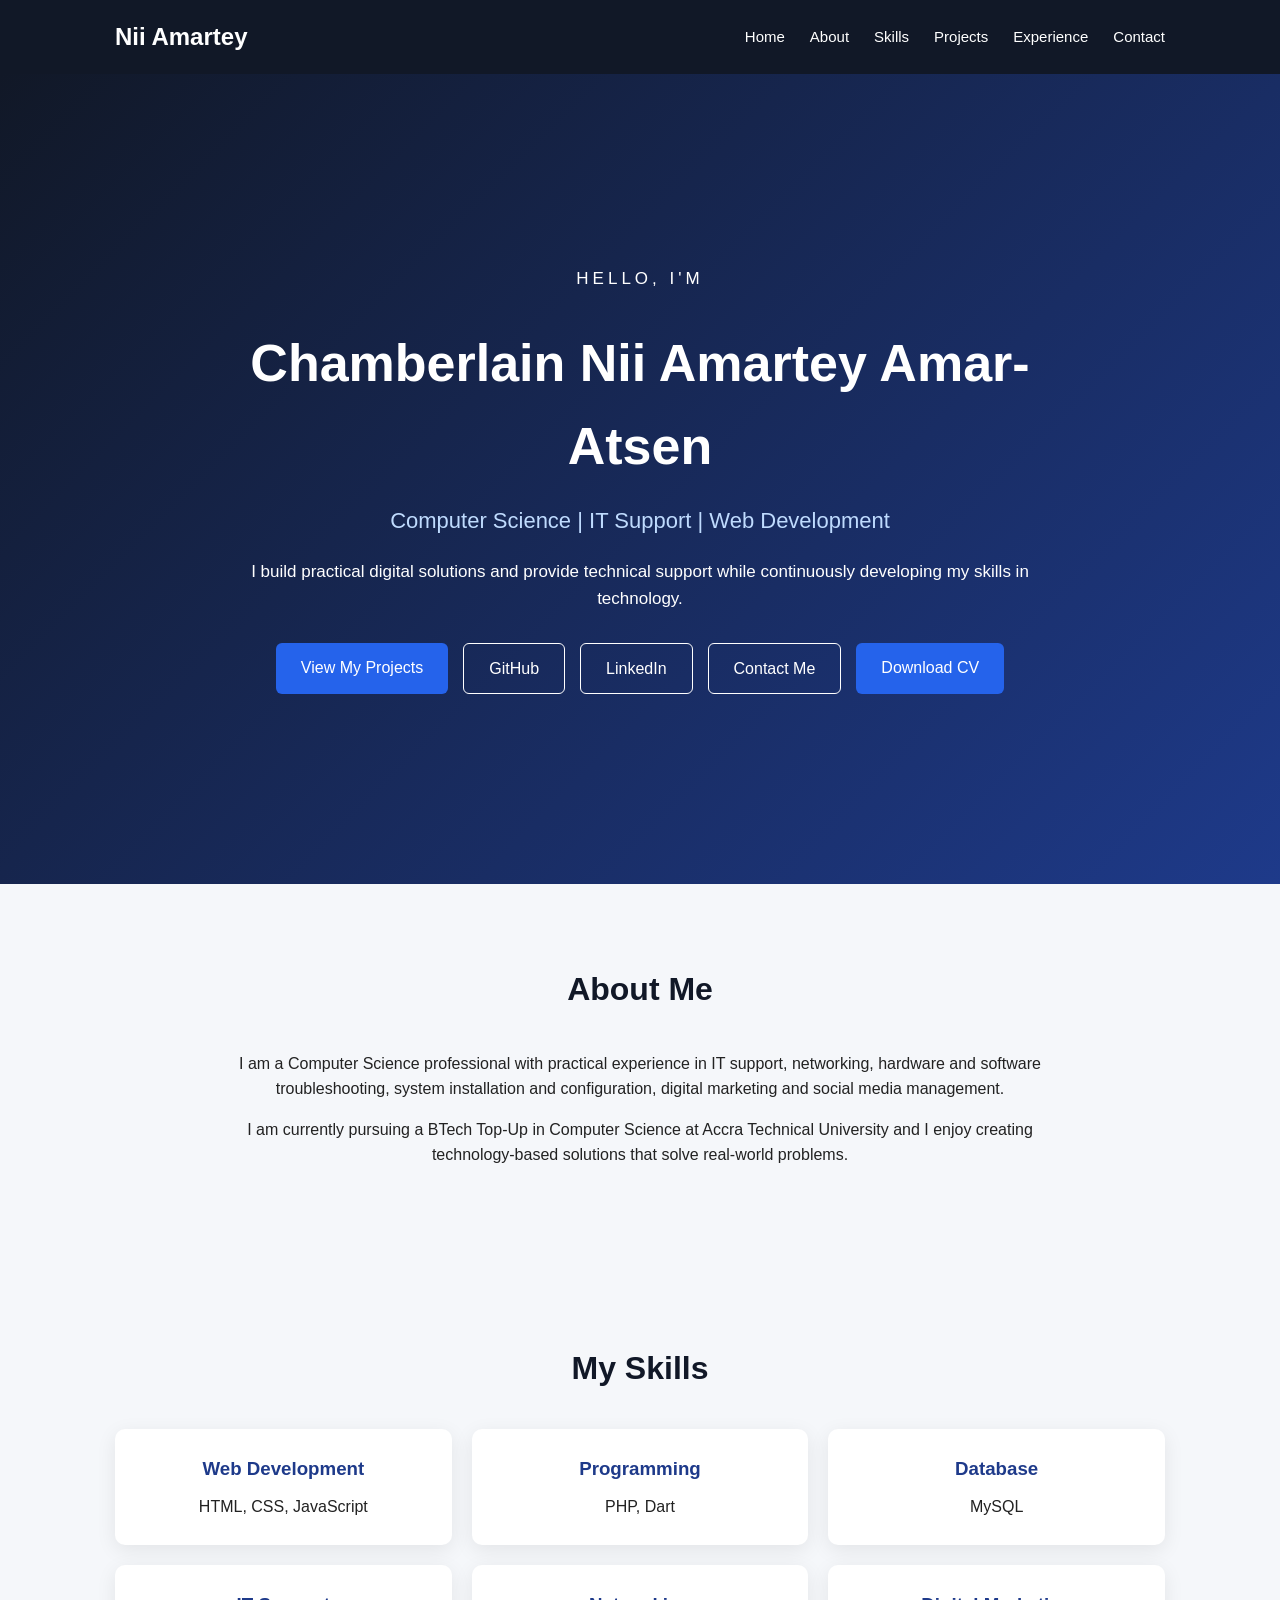
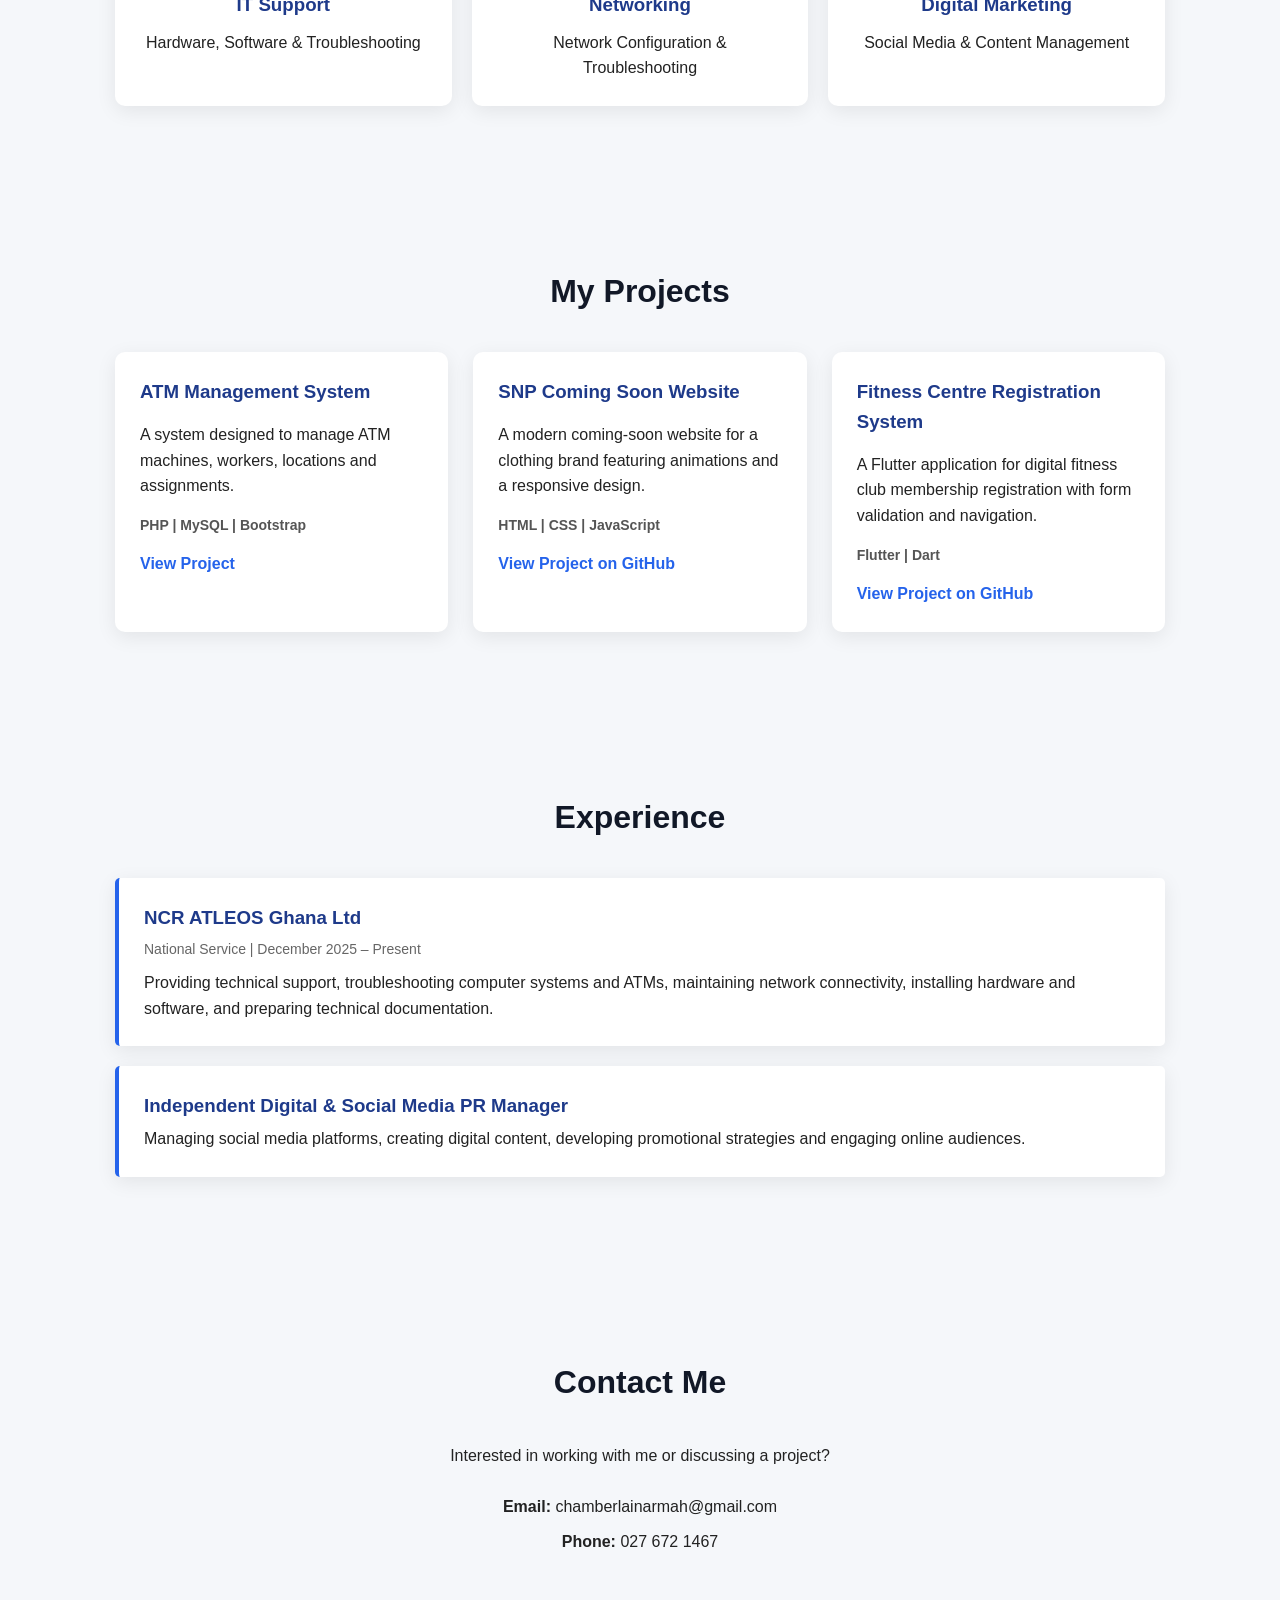
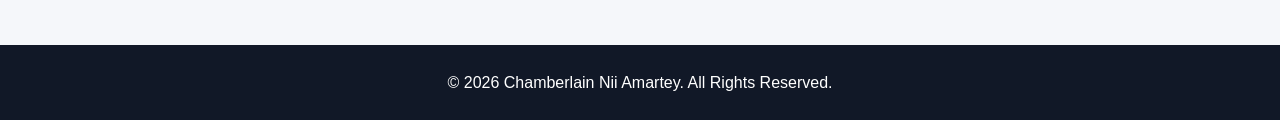
==== index.html @ ddb4ad76 "Improve portfolio design and responsiveness" ====
<!DOCTYPE html>
<html lang="en">
<head>
    <meta charset="UTF-8">
    <meta name="viewport" content="width=device-width, initial-scale=1.0">

    <title>Chamberlain Nii Amartey | Portfolio</title>

    <link rel="stylesheet" href="style.css">
</head>

<body>

    <!-- Navigation -->
    <header>
        <nav class="navbar">
            <h2 class="logo">Nii Amartey </h2>

            <ul class="nav-links">
                <li><a href="#home">Home</a></li>
                <li><a href="#about">About</a></li>
                <li><a href="#skills">Skills</a></li>
                <li><a href="#projects">Projects</a></li>
                <li><a href="#experience">Experience</a></li>
                <li><a href="#contact">Contact</a></li>
            </ul>
        </nav>
    </header>

    <!-- Hero Section -->
    <section id="home" class="hero">

        <div class="hero-content">

            <p class="intro">HELLO, I'M</p>

            <h1>Chamberlain Nii Amartey Amar-Atsen</h1>

            <h2>
                Computer Science | IT Support | Web Development
            </h2>

            <p>
                I build practical digital solutions and provide technical
                support while continuously developing my skills in technology.
            </p>

            <div class="hero-buttons">
                 <a href="#projects" class="btn">View My Projects</a>

                <a
                    href="https://github.com/nii-amartey"
                    target="_blank"
                    class="btn secondary-btn"
                >
                    GitHub
                </a>

                <a
                    href="https://www.linkedin.com/in/chamberlain-amar-atsen-788856426"
                    target="_blank"
                    rel="noopener noreferrer"
                    class="btn secondary-btn"
                >
                    LinkedIn
                
                </a>

                <a href="#contact" class="btn secondary-btn">
                     Contact Me
                </a>

                <a
                   href="Chamberlain_Nii_Amartey_CV.pdf"
                   download
                   class="btn"
                >
                    Download CV
                </a>
                
                
            </div> 

        </div>

    </section>

    <!-- About Section -->
    <section id="about" class="section">

        <h2 class="section-title">About Me</h2>

        <p>
            I am a Computer Science professional with practical experience
            in IT support, networking, hardware and software troubleshooting,
            system installation and configuration, digital marketing and
            social media management.
        </p>

        <p>
            I am currently pursuing a BTech Top-Up in Computer Science at
            Accra Technical University and I enjoy creating technology-based
            solutions that solve real-world problems.
        </p>

    </section>

    <!-- Skills Section -->
    <section id="skills" class="section">

        <h2 class="section-title">My Skills</h2>

        <div class="skills-container">

            <div class="skill-card">
                <h3>Web Development</h3>
                <p>HTML, CSS, JavaScript</p>
            </div>

            <div class="skill-card">
                <h3>Programming</h3>
                <p>PHP, Dart</p>
            </div>

            <div class="skill-card">
                <h3>Database</h3>
                <p>MySQL</p>
            </div>

            <div class="skill-card">
                <h3>IT Support</h3>
                <p>Hardware, Software & Troubleshooting</p>
            </div>

            <div class="skill-card">
                <h3>Networking</h3>
                <p>Network Configuration & Troubleshooting</p>
            </div>

            <div class="skill-card">
                <h3>Digital Marketing</h3>
                <p>Social Media & Content Management</p>
            </div>

        </div>

    </section>

    <!-- Projects Section -->
    <section id="projects" class="section">

        <h2 class="section-title">My Projects</h2>

        <div class="projects-container">

            <div class="project-card">
                <h3>ATM Management System</h3>

                <p>
                    A system designed to manage ATM machines, workers,
                    locations and assignments.
                </p>

                <p class="technologies">
                    PHP | MySQL | Bootstrap
                </p>

                <a href="#" class="project-link">View Project</a>
            </div>

            <div class="project-card">
                <h3>SNP Coming Soon Website</h3>

                <p>
                    A modern coming-soon website for a clothing brand
                    featuring animations and a responsive design.
                </p>

                <p class="technologies">
                    HTML | CSS | JavaScript
                </p>

                <a
                    href="https://github.com/nii-amartey/snp-coming-soon"
                    target="_blank"
                    class="project-link"
                >
                     View Project on GitHub
                </a>
            </div>

            <div class="project-card">
                <h3>Fitness Centre Registration System</h3>

                <p>
                    A Flutter application for digital fitness club membership
                    registration with form validation and navigation.
                </p>

                <p class="technologies">
                    Flutter | Dart
                </p>

                <a href="https://github.com/nii-amartey/fitness-club-membership"
                   target="_blank"
                    class="project-link"
                >

                View Project on GitHub
                </a>
            </div>

        </div>

    </section>

    <!-- Experience Section -->
    <section id="experience" class="section">

        <h2 class="section-title">Experience</h2>

        <div class="experience-item">

            <h3>NCR ATLEOS Ghana Ltd</h3>

            <p class="date">
                National Service | December 2025 – Present
            </p>

            <p>
                Providing technical support, troubleshooting computer
                systems and ATMs, maintaining network connectivity,
                installing hardware and software, and preparing
                technical documentation.
            </p>

        </div>

        <div class="experience-item">

            <h3>Independent Digital & Social Media PR Manager</h3>

            <p>
                Managing social media platforms, creating digital content,
                developing promotional strategies and engaging online
                audiences.
            </p>

        </div>

    </section>

    <!-- Contact Section -->
    <section id="contact" class="section contact">

        <h2 class="section-title">Contact Me</h2>

        <p>
            Interested in working with me or discussing a project?
        </p>

        <div class="contact-info">

            <p>
                <strong>Email:</strong>
                chamberlainarmah@gmail.com
            </p>

            <p>
                <strong>Phone:</strong>
                027 672 1467
            </p>

        </div>

    </section>

    <!-- Footer -->
    <footer>

        <p>
            © 2026 Chamberlain Nii Amartey. All Rights Reserved.
        </p>

    </footer>

    <script src="script.js"></script>

</body>
</html>
---- style.css ----
/* ================================
   GENERAL STYLES
================================ */

* {
    margin: 0;
    padding: 0;
    box-sizing: border-box;
}

html {
    scroll-behavior: smooth;
}

body {
    font-family: Arial, Helvetica, sans-serif;
    line-height: 1.6;
    background: #f5f7fa;
    color: #222;
}

/* ================================
   NAVIGATION
================================ */

header {
    background: #111827;
    position: sticky;
    top: 0;
    z-index: 1000;
}

.navbar {
    max-width: 1100px;
    margin: auto;
    padding: 18px 25px;

    display: flex;
    justify-content: space-between;
    align-items: center;
}

.logo {
    color: white;
    font-size: 24px;
}

.nav-links {
    display: flex;
    list-style: none;
    gap: 25px;
}

.nav-links a {
    color: white;
    text-decoration: none;
    font-size: 15px;
    transition: 0.3s;
}

.nav-links a:hover {
    color: #60a5fa;
}

/* ================================
   HERO SECTION
================================ */

.hero {
    min-height: 90vh;

    display: flex;
    justify-content: center;
    align-items: center;

    text-align: center;

    padding: 40px 20px;

    background: linear-gradient(
        135deg,
        #111827,
        #1e3a8a
    );

    color: white;
}

.hero-content {
    max-width: 800px;
}

.intro {
    font-size: 15px;
    letter-spacing: 4px;
    margin-bottom: 10px;
}

.hero h1 {
    font-size: 52px;
    margin-bottom: 15px;
}

.hero h2 {
    font-size: 22px;
    font-weight: normal;
    margin-bottom: 20px;
    color: #bfdbfe;
}

.hero p {
    font-size: 17px;
    margin-bottom: 30px;
}

/* ================================
   BUTTONS
================================ */

.hero-buttons {
    display: flex;
    justify-content: center;
    gap: 15px;
    flex-wrap: wrap;
}

.btn {
    display: inline-block;

    padding: 12px 25px;

    background: #2563eb;
    color: white;

    text-decoration: none;

    border-radius: 6px;

    transition: 0.3s;
}

.btn:hover {
    background: #1d4ed8;
    transform: translateY(-2px);
}

.secondary-btn {
    background: transparent;
    border: 1px solid white;
}

.secondary-btn:hover {
    background: white;
    color: #111827;
}

/* ================================
   GENERAL SECTIONS
================================ */

.section {
    max-width: 1100px;

    margin: auto;

    padding: 80px 25px;
}

.section-title {
    text-align: center;

    font-size: 32px;

    margin-bottom: 35px;

    color: #111827;
}

.section > p {
    max-width: 850px;
    margin: 0 auto 15px;
    text-align: center;
}

/* ================================
   SKILLS
================================ */

.skills-container {
    display: grid;

    grid-template-columns:
        repeat(3, 1fr);

    gap: 20px;
}

.skill-card {
    background: white;

    padding: 25px;

    text-align: center;

    border-radius: 10px;

    box-shadow:
        0 5px 20px rgba(0, 0, 0, 0.08);

    transition: 0.3s;
}

.skill-card:hover {
    transform: translateY(-5px);
}

.skill-card h3 {
    margin-bottom: 10px;

    color: #1e3a8a;
}

/* ================================
   PROJECTS
================================ */

.projects-container {
    display: grid;

    grid-template-columns:
        repeat(3, 1fr);

    gap: 25px;
}

.project-card {
    background: white;

    padding: 25px;

    border-radius: 10px;

    box-shadow:
        0 5px 20px rgba(0, 0, 0, 0.08);

    transition: 0.3s;
}

.project-card:hover {
    transform: translateY(-5px);
}

.project-card h3 {
    color: #1e3a8a;

    margin-bottom: 15px;
}

.technologies {
    margin-top: 15px;

    font-weight: bold;

    font-size: 14px;

    color: #555;
}

.project-link {
    display: inline-block;

    margin-top: 15px;

    color: #2563eb;

    text-decoration: none;

    font-weight: bold;
}

/* ================================
   EXPERIENCE
================================ */

.experience-item {
    background: white;

    padding: 25px;

    margin-bottom: 20px;

    border-left: 4px solid #2563eb;

    box-shadow:
        0 5px 20px rgba(0, 0, 0, 0.08);

    border-radius: 5px;
}

.experience-item h3 {
    color: #1e3a8a;

    margin-bottom: 5px;
}

.date {
    color: #666;

    font-size: 14px;

    margin-bottom: 10px;
}

/* ================================
   CONTACT
================================ */

.contact {
    text-align: center;
}

.contact-info {
    margin-top: 25px;
}

.contact-info p {
    margin: 10px;
}

/* ================================
   FOOTER
================================ */

footer {
    background: #111827;

    color: white;

    text-align: center;

    padding: 25px;
}

/* ================================
   MOBILE RESPONSIVE DESIGN
================================ */

@media (max-width: 768px) {

    .navbar {
        flex-direction: column;

        gap: 15px;
    }

    .nav-links {
        flex-wrap: wrap;

        justify-content: center;

        gap: 15px;
    }

    .hero h1 {
        font-size: 38px;
    }

    .hero h2 {
        font-size: 18px;
    }

    .skills-container {
        grid-template-columns: 1fr;
    }

    .projects-container {
        grid-template-columns: 1fr;
    }

    .section {
        padding: 60px 20px;
    }
}


/* ================================
   SCROLL ANIMATION
================================ */

.section {
    opacity: 0;
    transform: translateY(30px);
    transition: opacity 0.8s ease, transform 0.8s ease;
}

.section.show {
    opacity: 1;
    transform: translateY(0);
}


/* ================================
   ACTIVE NAVIGATION LINK
================================ */

.nav-links a.active {
    color: #60a5fa;
}
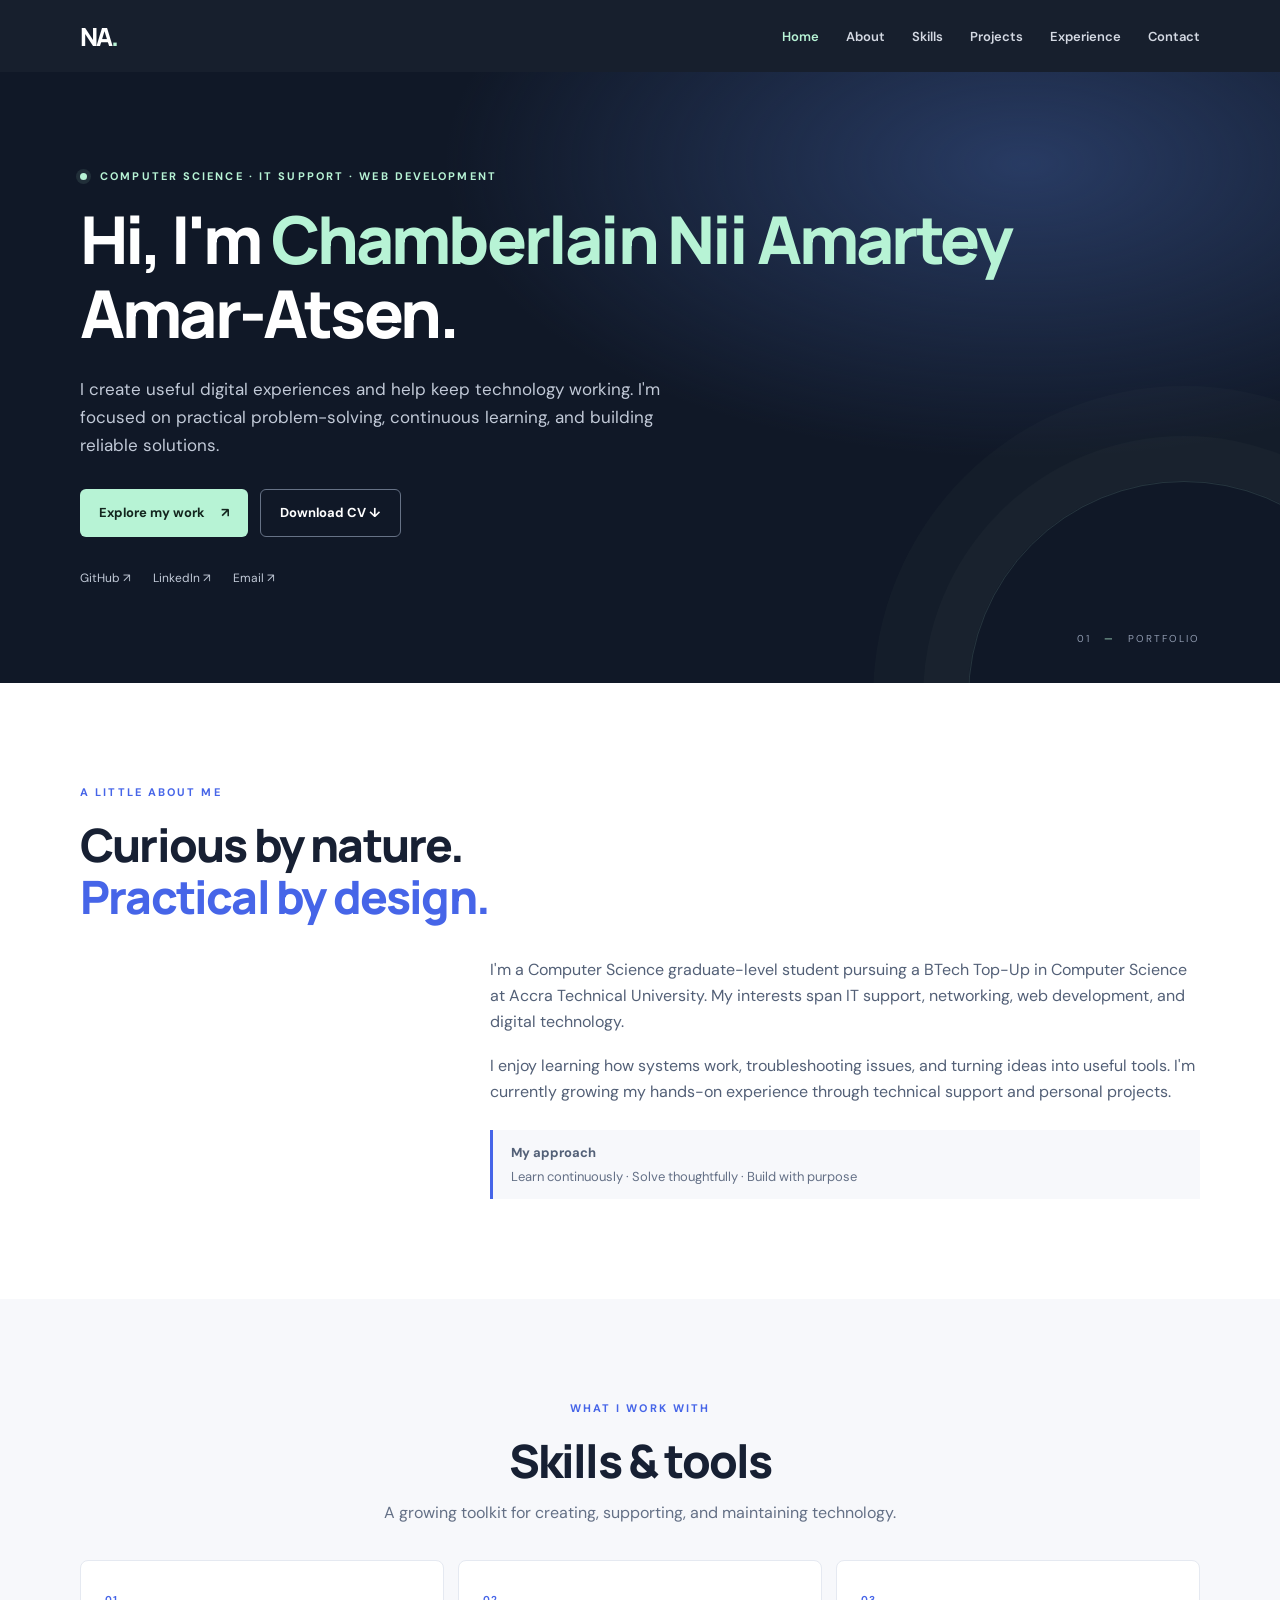
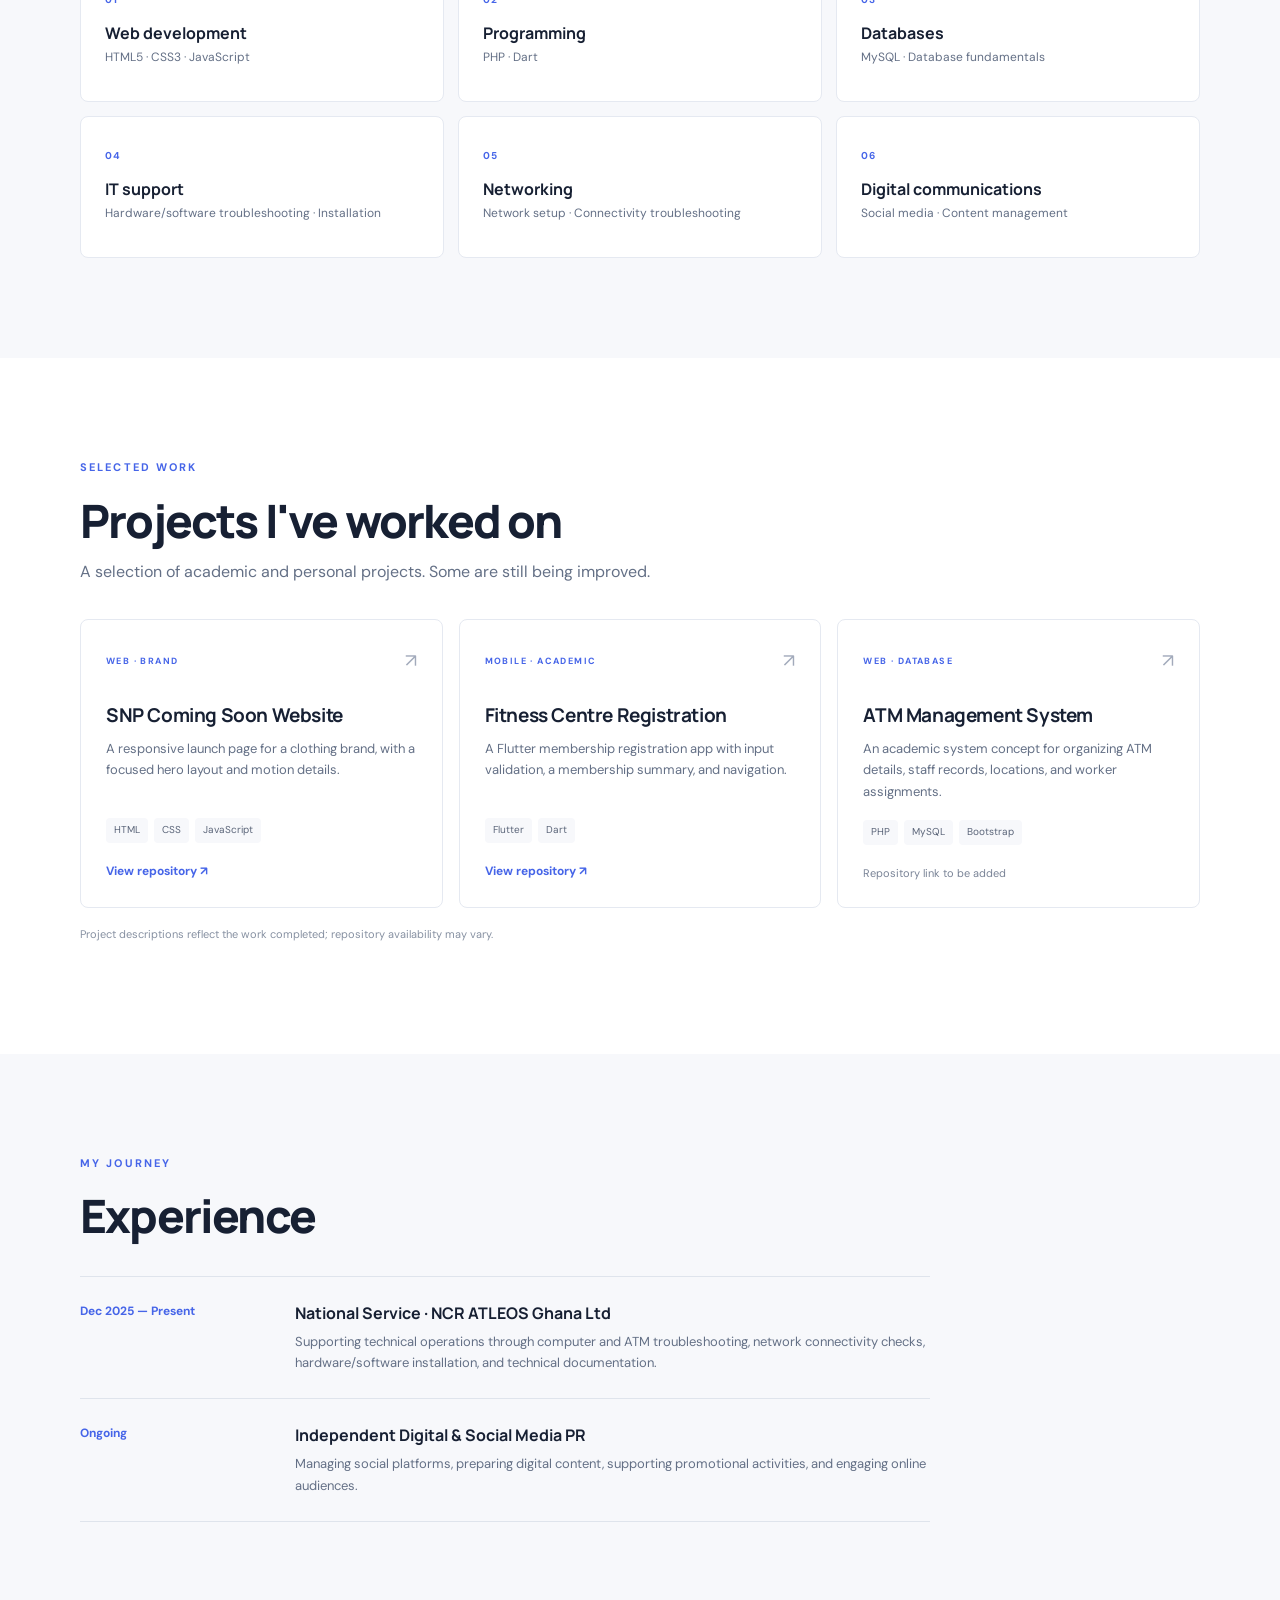
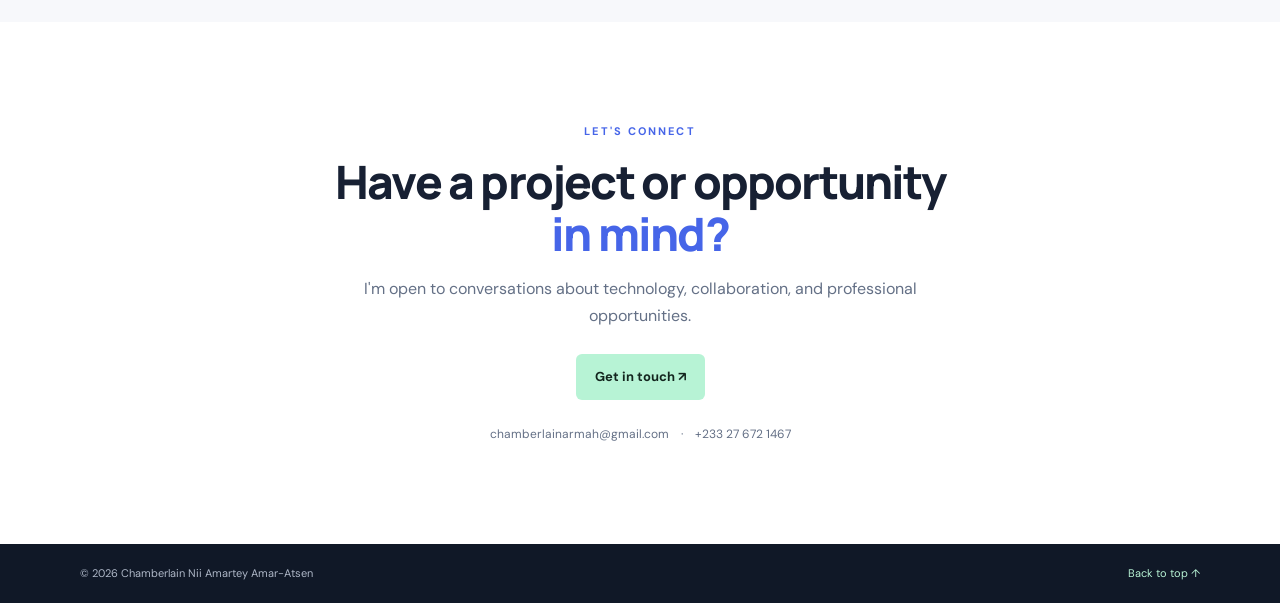
==== commit 300f4308: "Refresh portfolio design and content" ====
--- a/index.html
+++ b/index.html
@@ -1,290 +1,74 @@
-<!DOCTYPE html>
+<!doctype html>
 <html lang="en">
 <head>
-    <meta charset="UTF-8">
-    <meta name="viewport" content="width=device-width, initial-scale=1.0">
-
-    <title>Chamberlain Nii Amartey | Portfolio</title>
-
-    <link rel="stylesheet" href="style.css">
+  <meta charset="UTF-8">
+  <meta name="viewport" content="width=device-width, initial-scale=1">
+  <meta name="description" content="Portfolio of Chamberlain Nii Amartey Amar-Atsen, Computer Science, IT support and web development.">
+  <meta name="theme-color" content="#101827">
+  <title>Chamberlain Nii Amartey | Portfolio</title>
+  <link rel="preconnect" href="https://fonts.googleapis.com">
+  <link rel="preconnect" href="https://fonts.gstatic.com" crossorigin>
+  <link href="https://fonts.googleapis.com/css2?family=DM+Sans:wght@400;500;600;700&family=Manrope:wght@500;600;700;800&display=swap" rel="stylesheet">
+  <link rel="stylesheet" href="style.css">
+  <script src="script.js" defer></script>
 </head>
-
 <body>
-
-    <!-- Navigation -->
-    <header>
-        <nav class="navbar">
-            <h2 class="logo">Nii Amartey </h2>
-
-            <ul class="nav-links">
-                <li><a href="#home">Home</a></li>
-                <li><a href="#about">About</a></li>
-                <li><a href="#skills">Skills</a></li>
-                <li><a href="#projects">Projects</a></li>
-                <li><a href="#experience">Experience</a></li>
-                <li><a href="#contact">Contact</a></li>
-            </ul>
-        </nav>
-    </header>
-
-    <!-- Hero Section -->
-    <section id="home" class="hero">
-
-        <div class="hero-content">
-
-            <p class="intro">HELLO, I'M</p>
-
-            <h1>Chamberlain Nii Amartey Amar-Atsen</h1>
-
-            <h2>
-                Computer Science | IT Support | Web Development
-            </h2>
-
-            <p>
-                I build practical digital solutions and provide technical
-                support while continuously developing my skills in technology.
-            </p>
-
-            <div class="hero-buttons">
-                 <a href="#projects" class="btn">View My Projects</a>
-
-                <a
-                    href="https://github.com/nii-amartey"
-                    target="_blank"
-                    class="btn secondary-btn"
-                >
-                    GitHub
-                </a>
-
-                <a
-                    href="https://www.linkedin.com/in/chamberlain-amar-atsen-788856426"
-                    target="_blank"
-                    rel="noopener noreferrer"
-                    class="btn secondary-btn"
-                >
-                    LinkedIn
-                
-                </a>
-
-                <a href="#contact" class="btn secondary-btn">
-                     Contact Me
-                </a>
-
-                <a
-                   href="Chamberlain_Nii_Amartey_CV.pdf"
-                   download
-                   class="btn"
-                >
-                    Download CV
-                </a>
-                
-                
-            </div> 
-
-        </div>
-
-    </section>
-
-    <!-- About Section -->
-    <section id="about" class="section">
-
-        <h2 class="section-title">About Me</h2>
-
-        <p>
-            I am a Computer Science professional with practical experience
-            in IT support, networking, hardware and software troubleshooting,
-            system installation and configuration, digital marketing and
-            social media management.
-        </p>
-
-        <p>
-            I am currently pursuing a BTech Top-Up in Computer Science at
-            Accra Technical University and I enjoy creating technology-based
-            solutions that solve real-world problems.
-        </p>
-
-    </section>
-
-    <!-- Skills Section -->
-    <section id="skills" class="section">
-
-        <h2 class="section-title">My Skills</h2>
-
-        <div class="skills-container">
-
-            <div class="skill-card">
-                <h3>Web Development</h3>
-                <p>HTML, CSS, JavaScript</p>
-            </div>
-
-            <div class="skill-card">
-                <h3>Programming</h3>
-                <p>PHP, Dart</p>
-            </div>
-
-            <div class="skill-card">
-                <h3>Database</h3>
-                <p>MySQL</p>
-            </div>
-
-            <div class="skill-card">
-                <h3>IT Support</h3>
-                <p>Hardware, Software & Troubleshooting</p>
-            </div>
-
-            <div class="skill-card">
-                <h3>Networking</h3>
-                <p>Network Configuration & Troubleshooting</p>
-            </div>
-
-            <div class="skill-card">
-                <h3>Digital Marketing</h3>
-                <p>Social Media & Content Management</p>
-            </div>
-
-        </div>
-
-    </section>
-
-    <!-- Projects Section -->
-    <section id="projects" class="section">
-
-        <h2 class="section-title">My Projects</h2>
-
-        <div class="projects-container">
-
-            <div class="project-card">
-                <h3>ATM Management System</h3>
-
-                <p>
-                    A system designed to manage ATM machines, workers,
-                    locations and assignments.
-                </p>
-
-                <p class="technologies">
-                    PHP | MySQL | Bootstrap
-                </p>
-
-                <a href="#" class="project-link">View Project</a>
-            </div>
-
-            <div class="project-card">
-                <h3>SNP Coming Soon Website</h3>
-
-                <p>
-                    A modern coming-soon website for a clothing brand
-                    featuring animations and a responsive design.
-                </p>
-
-                <p class="technologies">
-                    HTML | CSS | JavaScript
-                </p>
-
-                <a
-                    href="https://github.com/nii-amartey/snp-coming-soon"
-                    target="_blank"
-                    class="project-link"
-                >
-                     View Project on GitHub
-                </a>
-            </div>
-
-            <div class="project-card">
-                <h3>Fitness Centre Registration System</h3>
-
-                <p>
-                    A Flutter application for digital fitness club membership
-                    registration with form validation and navigation.
-                </p>
-
-                <p class="technologies">
-                    Flutter | Dart
-                </p>
-
-                <a href="https://github.com/nii-amartey/fitness-club-membership"
-                   target="_blank"
-                    class="project-link"
-                >
-
-                View Project on GitHub
-                </a>
-            </div>
-
-        </div>
-
-    </section>
-
-    <!-- Experience Section -->
-    <section id="experience" class="section">
-
-        <h2 class="section-title">Experience</h2>
-
-        <div class="experience-item">
-
-            <h3>NCR ATLEOS Ghana Ltd</h3>
-
-            <p class="date">
-                National Service | December 2025 – Present
-            </p>
-
-            <p>
-                Providing technical support, troubleshooting computer
-                systems and ATMs, maintaining network connectivity,
-                installing hardware and software, and preparing
-                technical documentation.
-            </p>
-
-        </div>
-
-        <div class="experience-item">
-
-            <h3>Independent Digital & Social Media PR Manager</h3>
-
-            <p>
-                Managing social media platforms, creating digital content,
-                developing promotional strategies and engaging online
-                audiences.
-            </p>
-
-        </div>
-
-    </section>
-
-    <!-- Contact Section -->
-    <section id="contact" class="section contact">
-
-        <h2 class="section-title">Contact Me</h2>
-
-        <p>
-            Interested in working with me or discussing a project?
-        </p>
-
-        <div class="contact-info">
-
-            <p>
-                <strong>Email:</strong>
-                chamberlainarmah@gmail.com
-            </p>
-
-            <p>
-                <strong>Phone:</strong>
-                027 672 1467
-            </p>
-
-        </div>
-
-    </section>
-
-    <!-- Footer -->
-    <footer>
-
-        <p>
-            © 2026 Chamberlain Nii Amartey. All Rights Reserved.
-        </p>
-
-    </footer>
-
-    <script src="script.js"></script>
-
-</body>
-</html>+<header class="site-header">
+  <nav class="navbar wrap" aria-label="Main navigation">
+    <a class="brand" href="#home" aria-label="Chamberlain Nii Amartey home">NA<span>.</span></a>
+    <button class="menu-toggle" type="button" aria-expanded="false" aria-controls="nav-links" aria-label="Open navigation"><span></span><span></span><span></span></button>
+    <ul class="nav-links" id="nav-links">
+      <li><a href="#home">Home</a></li><li><a href="#about">About</a></li><li><a href="#skills">Skills</a></li><li><a href="#projects">Projects</a></li><li><a href="#experience">Experience</a></li><li><a href="#contact">Contact</a></li>
+    </ul>
+  </nav>
+</header>
+<main>
+<section id="home" class="hero">
+  <div class="wrap hero-inner">
+    <p class="eyebrow"><span class="status-dot"></span> COMPUTER SCIENCE · IT SUPPORT · WEB DEVELOPMENT</p>
+    <h1>Hi, I'm <span>Chamberlain Nii Amartey</span><br>Amar-Atsen.</h1>
+    <p class="hero-copy">I create useful digital experiences and help keep technology working. I'm focused on practical problem-solving, continuous learning, and building reliable solutions.</p>
+    <div class="hero-actions"><a class="button primary" href="#projects">Explore my work <span aria-hidden="true">↗</span></a><a class="button outline" href="Chamberlain_Nii_Amartey_CV.pdf" download>Download CV ↓</a></div>
+    <div class="hero-social"><a href="https://github.com/nii-amartey" target="_blank" rel="noopener noreferrer">GitHub ↗</a><a href="https://www.linkedin.com/in/chamberlain-amar-atsen-788856426" target="_blank" rel="noopener noreferrer">LinkedIn ↗</a><a href="mailto:chamberlainarmah@gmail.com">Email ↗</a></div>
+    <div class="hero-index" aria-hidden="true">01 <span>—</span> PORTFOLIO</div>
+  </div>
+</section>
+<section id="about" class="section wrap">
+  <div class="section-heading"><p class="eyebrow">A LITTLE ABOUT ME</p><h2>Curious by nature.<br><span>Practical by design.</span></h2></div>
+  <div class="about-copy"><p>I'm a Computer Science graduate-level student pursuing a BTech Top-Up in Computer Science at Accra Technical University. My interests span IT support, networking, web development, and digital technology.</p><p>I enjoy learning how systems work, troubleshooting issues, and turning ideas into useful tools. I'm currently growing my hands-on experience through technical support and personal projects.</p><div class="about-note"><strong>My approach</strong><span>Learn continuously · Solve thoughtfully · Build with purpose</span></div></div>
+</section>
+<section id="skills" class="section section-muted">
+ <div class="wrap"><div class="section-heading centered"><p class="eyebrow">WHAT I WORK WITH</p><h2>Skills &amp; tools</h2><p class="section-intro">A growing toolkit for creating, supporting, and maintaining technology.</p></div>
+ <div class="skills-grid">
+  <article class="skill-card"><span class="skill-number">01</span><h3>Web development</h3><p>HTML5 · CSS3 · JavaScript</p></article>
+  <article class="skill-card"><span class="skill-number">02</span><h3>Programming</h3><p>PHP · Dart</p></article>
+  <article class="skill-card"><span class="skill-number">03</span><h3>Databases</h3><p>MySQL · Database fundamentals</p></article>
+  <article class="skill-card"><span class="skill-number">04</span><h3>IT support</h3><p>Hardware/software troubleshooting · Installation</p></article>
+  <article class="skill-card"><span class="skill-number">05</span><h3>Networking</h3><p>Network setup · Connectivity troubleshooting</p></article>
+  <article class="skill-card"><span class="skill-number">06</span><h3>Digital communications</h3><p>Social media · Content management</p></article>
+ </div></div>
+</section>
+<section id="projects" class="section wrap">
+ <div class="section-heading"><p class="eyebrow">SELECTED WORK</p><h2>Projects I've worked on</h2><p class="section-intro">A selection of academic and personal projects. Some are still being improved.</p></div>
+ <div class="projects-grid">
+  <article class="project-card"><div class="project-top"><span class="project-tag">WEB · BRAND</span><span class="project-arrow" aria-hidden="true">↗</span></div><h3>SNP Coming Soon Website</h3><p>A responsive launch page for a clothing brand, with a focused hero layout and motion details.</p><div class="tags"><span>HTML</span><span>CSS</span><span>JavaScript</span></div><a class="text-link" href="https://github.com/nii-amartey/snp-coming-soon" target="_blank" rel="noopener noreferrer">View repository <span>↗</span></a></article>
+  <article class="project-card"><div class="project-top"><span class="project-tag">MOBILE · ACADEMIC</span><span class="project-arrow" aria-hidden="true">↗</span></div><h3>Fitness Centre Registration</h3><p>A Flutter membership registration app with input validation, a membership summary, and navigation.</p><div class="tags"><span>Flutter</span><span>Dart</span></div><a class="text-link" href="https://github.com/nii-amartey/fitness-club-membership" target="_blank" rel="noopener noreferrer">View repository <span>↗</span></a></article>
+  <article class="project-card"><div class="project-top"><span class="project-tag">WEB · DATABASE</span><span class="project-arrow" aria-hidden="true">↗</span></div><h3>ATM Management System</h3><p>An academic system concept for organizing ATM details, staff records, locations, and worker assignments.</p><div class="tags"><span>PHP</span><span>MySQL</span><span>Bootstrap</span></div><span class="project-note">Repository link to be added</span></article>
+ </div>
+ <p class="project-footnote">Project descriptions reflect the work completed; repository availability may vary.</p>
+</section>
+<section id="experience" class="section section-muted">
+ <div class="wrap"><div class="section-heading"><p class="eyebrow">MY JOURNEY</p><h2>Experience</h2></div>
+ <div class="timeline">
+  <article class="timeline-item"><div class="timeline-date">Dec 2025 — Present</div><div><h3>National Service · NCR ATLEOS Ghana Ltd</h3><p>Supporting technical operations through computer and ATM troubleshooting, network connectivity checks, hardware/software installation, and technical documentation.</p></div></article>
+  <article class="timeline-item"><div class="timeline-date">Ongoing</div><div><h3>Independent Digital &amp; Social Media PR</h3><p>Managing social platforms, preparing digital content, supporting promotional activities, and engaging online audiences.</p></div></article>
+ </div></div>
+</section>
+<section id="contact" class="section wrap contact-section">
+ <p class="eyebrow">LET'S CONNECT</p><h2>Have a project or opportunity<br><span>in mind?</span></h2><p class="section-intro">I'm open to conversations about technology, collaboration, and professional opportunities.</p>
+ <a class="button primary" href="mailto:chamberlainarmah@gmail.com">Get in touch ↗</a>
+ <div class="contact-details"><a href="mailto:chamberlainarmah@gmail.com">chamberlainarmah@gmail.com</a><span>·</span><a href="tel:+233276721467">+233 27 672 1467</a></div>
+</section>
+</main>
+<footer><div class="wrap footer-inner"><span>© <span id="year">2026</span> Chamberlain Nii Amartey Amar-Atsen</span><a href="#home">Back to top ↑</a></div></footer>
+</body></html>
--- a/style.css
+++ b/style.css
@@ -1,408 +1,9 @@
-/* ================================
-   GENERAL STYLES
-================================ */
-
-* {
-    margin: 0;
-    padding: 0;
-    box-sizing: border-box;
-}
-
-html {
-    scroll-behavior: smooth;
-}
-
-body {
-    font-family: Arial, Helvetica, sans-serif;
-    line-height: 1.6;
-    background: #f5f7fa;
-    color: #222;
-}
-
-/* ================================
-   NAVIGATION
-================================ */
-
-header {
-    background: #111827;
-    position: sticky;
-    top: 0;
-    z-index: 1000;
-}
-
-.navbar {
-    max-width: 1100px;
-    margin: auto;
-    padding: 18px 25px;
-
-    display: flex;
-    justify-content: space-between;
-    align-items: center;
-}
-
-.logo {
-    color: white;
-    font-size: 24px;
-}
-
-.nav-links {
-    display: flex;
-    list-style: none;
-    gap: 25px;
-}
-
-.nav-links a {
-    color: white;
-    text-decoration: none;
-    font-size: 15px;
-    transition: 0.3s;
-}
-
-.nav-links a:hover {
-    color: #60a5fa;
-}
-
-/* ================================
-   HERO SECTION
-================================ */
-
-.hero {
-    min-height: 90vh;
-
-    display: flex;
-    justify-content: center;
-    align-items: center;
-
-    text-align: center;
-
-    padding: 40px 20px;
-
-    background: linear-gradient(
-        135deg,
-        #111827,
-        #1e3a8a
-    );
-
-    color: white;
-}
-
-.hero-content {
-    max-width: 800px;
-}
-
-.intro {
-    font-size: 15px;
-    letter-spacing: 4px;
-    margin-bottom: 10px;
-}
-
-.hero h1 {
-    font-size: 52px;
-    margin-bottom: 15px;
-}
-
-.hero h2 {
-    font-size: 22px;
-    font-weight: normal;
-    margin-bottom: 20px;
-    color: #bfdbfe;
-}
-
-.hero p {
-    font-size: 17px;
-    margin-bottom: 30px;
-}
-
-/* ================================
-   BUTTONS
-================================ */
-
-.hero-buttons {
-    display: flex;
-    justify-content: center;
-    gap: 15px;
-    flex-wrap: wrap;
-}
-
-.btn {
-    display: inline-block;
-
-    padding: 12px 25px;
-
-    background: #2563eb;
-    color: white;
-
-    text-decoration: none;
-
-    border-radius: 6px;
-
-    transition: 0.3s;
-}
-
-.btn:hover {
-    background: #1d4ed8;
-    transform: translateY(-2px);
-}
-
-.secondary-btn {
-    background: transparent;
-    border: 1px solid white;
-}
-
-.secondary-btn:hover {
-    background: white;
-    color: #111827;
-}
-
-/* ================================
-   GENERAL SECTIONS
-================================ */
-
-.section {
-    max-width: 1100px;
-
-    margin: auto;
-
-    padding: 80px 25px;
-}
-
-.section-title {
-    text-align: center;
-
-    font-size: 32px;
-
-    margin-bottom: 35px;
-
-    color: #111827;
-}
-
-.section > p {
-    max-width: 850px;
-    margin: 0 auto 15px;
-    text-align: center;
-}
-
-/* ================================
-   SKILLS
-================================ */
-
-.skills-container {
-    display: grid;
-
-    grid-template-columns:
-        repeat(3, 1fr);
-
-    gap: 20px;
-}
-
-.skill-card {
-    background: white;
-
-    padding: 25px;
-
-    text-align: center;
-
-    border-radius: 10px;
-
-    box-shadow:
-        0 5px 20px rgba(0, 0, 0, 0.08);
-
-    transition: 0.3s;
-}
-
-.skill-card:hover {
-    transform: translateY(-5px);
-}
-
-.skill-card h3 {
-    margin-bottom: 10px;
-
-    color: #1e3a8a;
-}
-
-/* ================================
-   PROJECTS
-================================ */
-
-.projects-container {
-    display: grid;
-
-    grid-template-columns:
-        repeat(3, 1fr);
-
-    gap: 25px;
-}
-
-.project-card {
-    background: white;
-
-    padding: 25px;
-
-    border-radius: 10px;
-
-    box-shadow:
-        0 5px 20px rgba(0, 0, 0, 0.08);
-
-    transition: 0.3s;
-}
-
-.project-card:hover {
-    transform: translateY(-5px);
-}
-
-.project-card h3 {
-    color: #1e3a8a;
-
-    margin-bottom: 15px;
-}
-
-.technologies {
-    margin-top: 15px;
-
-    font-weight: bold;
-
-    font-size: 14px;
-
-    color: #555;
-}
-
-.project-link {
-    display: inline-block;
-
-    margin-top: 15px;
-
-    color: #2563eb;
-
-    text-decoration: none;
-
-    font-weight: bold;
-}
-
-/* ================================
-   EXPERIENCE
-================================ */
-
-.experience-item {
-    background: white;
-
-    padding: 25px;
-
-    margin-bottom: 20px;
-
-    border-left: 4px solid #2563eb;
-
-    box-shadow:
-        0 5px 20px rgba(0, 0, 0, 0.08);
-
-    border-radius: 5px;
-}
-
-.experience-item h3 {
-    color: #1e3a8a;
-
-    margin-bottom: 5px;
-}
-
-.date {
-    color: #666;
-
-    font-size: 14px;
-
-    margin-bottom: 10px;
-}
-
-/* ================================
-   CONTACT
-================================ */
-
-.contact {
-    text-align: center;
-}
-
-.contact-info {
-    margin-top: 25px;
-}
-
-.contact-info p {
-    margin: 10px;
-}
-
-/* ================================
-   FOOTER
-================================ */
-
-footer {
-    background: #111827;
-
-    color: white;
-
-    text-align: center;
-
-    padding: 25px;
-}
-
-/* ================================
-   MOBILE RESPONSIVE DESIGN
-================================ */
-
-@media (max-width: 768px) {
-
-    .navbar {
-        flex-direction: column;
-
-        gap: 15px;
-    }
-
-    .nav-links {
-        flex-wrap: wrap;
-
-        justify-content: center;
-
-        gap: 15px;
-    }
-
-    .hero h1 {
-        font-size: 38px;
-    }
-
-    .hero h2 {
-        font-size: 18px;
-    }
-
-    .skills-container {
-        grid-template-columns: 1fr;
-    }
-
-    .projects-container {
-        grid-template-columns: 1fr;
-    }
-
-    .section {
-        padding: 60px 20px;
-    }
-}
-
-
-/* ================================
-   SCROLL ANIMATION
-================================ */
-
-.section {
-    opacity: 0;
-    transform: translateY(30px);
-    transition: opacity 0.8s ease, transform 0.8s ease;
-}
-
-.section.show {
-    opacity: 1;
-    transform: translateY(0);
-}
-
-
-/* ================================
-   ACTIVE NAVIGATION LINK
-================================ */
-
-.nav-links a.active {
-    color: #60a5fa;
-}+/* Portfolio refresh — responsive, accessible, lightweight */
+:root{--ink:#172033;--muted:#647086;--paper:#f7f8fb;--white:#fff;--blue:#4665e8;--line:#e5e9f1;--night:#101827;--mint:#b7f3d5}
+*{box-sizing:border-box}html{scroll-behavior:smooth;scroll-padding-top:82px}body{margin:0;background:var(--white);color:var(--ink);font-family:"DM Sans",Arial,sans-serif;line-height:1.65}a{color:inherit}.wrap{width:min(1120px,calc(100% - 48px));margin-inline:auto}.site-header{position:sticky;top:0;z-index:10;background:rgba(16,24,39,.97);backdrop-filter:blur(12px)}.navbar{min-height:72px;display:flex;align-items:center;justify-content:space-between}.brand{font:800 25px Manrope,sans-serif;color:#fff;text-decoration:none;letter-spacing:-2px}.brand span{color:var(--mint)}.nav-links{display:flex;gap:27px;align-items:center;list-style:none;padding:0;margin:0}.nav-links a{color:#d4d9e3;text-decoration:none;font-size:13px;font-weight:600;transition:color .2s}.nav-links a:hover,.nav-links a.active{color:var(--mint)}.menu-toggle{display:none;background:none;border:0;padding:8px}.menu-toggle span{display:block;width:24px;height:2px;background:#fff;margin:5px}
+.hero{position:relative;overflow:hidden;background:radial-gradient(ellipse at 80% 15%,#283b63 0,transparent 40%),var(--night);color:#fff;min-height:610px;display:flex;align-items:center}.hero:after{content:"";position:absolute;width:430px;height:430px;border:1px solid rgba(183,243,213,.13);border-radius:50%;right:-120px;bottom:-230px;box-shadow:0 0 0 45px rgba(183,243,213,.025),0 0 0 95px rgba(183,243,213,.02)}.hero-inner{position:relative;padding:95px 0;z-index:1}.eyebrow{font-size:11px;letter-spacing:2.1px;font-weight:700;color:var(--blue);margin:0 0 18px}.hero .eyebrow{color:var(--mint)}.status-dot{display:inline-block;width:7px;height:7px;border-radius:50%;background:var(--mint);margin-right:8px;box-shadow:0 0 0 4px #b7f3d51a}.hero h1,.section-heading h2,.contact-section h2{font:800 clamp(36px,5.4vw,66px)/1.12 Manrope,Arial,sans-serif;letter-spacing:-2.8px;margin:0}.hero h1 span{color:var(--mint)}.hero-copy{max-width:620px;color:#c1c9d7;font-size:17px;margin:24px 0 30px}.hero-actions{display:flex;gap:12px;flex-wrap:wrap}.button{display:inline-flex;align-items:center;gap:16px;padding:12px 19px;border-radius:6px;text-decoration:none;font-weight:700;font-size:13px;transition:transform .2s,background .2s}.button:hover{transform:translateY(-2px)}.primary{background:var(--mint);color:#13251e}.primary:hover{background:#d0ffe7}.outline{border:1px solid #667286;color:#fff}.outline:hover{background:#ffffff12}.hero-social{display:flex;gap:22px;margin-top:32px}.hero-social a{font-size:12px;color:#c1c9d7;text-decoration:none}.hero-social a:hover{color:var(--mint)}.hero-index{position:absolute;right:0;bottom:36px;color:#8f9aaf;font-size:10px;letter-spacing:2px}.hero-index span{color:var(--mint);padding:0 8px}
+.section{padding-top:100px;padding-bottom:100px}.section-heading{margin-bottom:34px}.section-heading h2,.contact-section h2{font-size:clamp(31px,4vw,46px);letter-spacing:-1.8px}.section-heading h2 span,.contact-section h2 span{color:var(--blue)}.section-intro{color:var(--muted);max-width:570px;margin:13px 0 0}.about-copy{max-width:710px;margin-left:auto;color:#536077}.about-copy p{margin:0 0 17px}.about-note{border-left:3px solid var(--blue);padding:12px 18px;background:var(--paper);display:grid;gap:2px;margin-top:25px;font-size:13px}.about-note span{color:var(--muted)}.section-muted{background:var(--paper)}.centered{text-align:center}.centered .section-intro{margin-inline:auto}.skills-grid{display:grid;grid-template-columns:repeat(3,1fr);gap:14px}.skill-card{background:#fff;border:1px solid var(--line);border-radius:8px;padding:24px;min-height:142px;transition:transform .2s,border-color .2s}.skill-card:hover,.project-card:hover{transform:translateY(-4px);border-color:#c6d0fa}.skill-number{font-size:10px;color:var(--blue);font-weight:700;letter-spacing:1px}.skill-card h3{font:700 16px Manrope,sans-serif;margin:10px 0 4px}.skill-card p{color:var(--muted);font-size:12px;margin:0}.projects-grid{display:grid;grid-template-columns:repeat(3,1fr);gap:16px}.project-card{border:1px solid var(--line);border-radius:8px;padding:25px;min-height:275px;display:flex;flex-direction:column;transition:transform .2s,border-color .2s}.project-top{display:flex;justify-content:space-between;align-items:center;margin-bottom:25px}.project-tag{font-size:9px;letter-spacing:1.4px;color:var(--blue);font-weight:700}.project-arrow{font-size:19px;color:#a2aabb}.project-card h3{font:700 19px Manrope,sans-serif;letter-spacing:-.4px;margin:0 0 10px}.project-card p{font-size:13px;color:var(--muted);margin:0 0 18px}.tags{display:flex;gap:6px;flex-wrap:wrap;margin-top:auto}.tags span{font-size:10px;background:var(--paper);padding:4px 8px;border-radius:4px;color:#5b6579}.text-link{font-size:12px;font-weight:700;color:var(--blue);text-decoration:none;margin-top:19px}.text-link:hover{text-decoration:underline}.project-note{font-size:11px;color:#7a8497;margin-top:19px}.project-footnote{font-size:11px;color:#8791a2;margin-top:17px}.timeline{max-width:850px;border-top:1px solid #dfe4ec}.timeline-item{display:grid;grid-template-columns:190px 1fr;gap:25px;padding:25px 0;border-bottom:1px solid #dfe4ec}.timeline-date{font-size:12px;color:var(--blue);font-weight:700}.timeline-item h3{font:700 16px Manrope,sans-serif;margin:0 0 7px}.timeline-item p{font-size:13px;color:var(--muted);margin:0}.contact-section{text-align:center}.contact-section .eyebrow{margin-bottom:16px}.contact-section .section-intro{margin:17px auto 25px}.contact-details{display:flex;justify-content:center;gap:12px;flex-wrap:wrap;margin-top:25px;color:var(--muted);font-size:12px}.contact-details a{text-decoration:none}.contact-details a:hover{color:var(--blue)}footer{background:var(--night);color:#aeb7c7;font-size:11px;padding:20px 0}.footer-inner{display:flex;justify-content:space-between;gap:15px}.footer-inner a{color:var(--mint);text-decoration:none}
+:focus-visible{outline:3px solid #7c9aff;outline-offset:3px}
+@media(max-width:850px){.nav-links{gap:15px}.nav-links a{font-size:12px}.skills-grid,.projects-grid{grid-template-columns:repeat(2,1fr)}}
+@media(max-width:640px){.wrap{width:min(100% - 36px,1120px)}.navbar{min-height:65px}.menu-toggle{display:block;cursor:pointer}.nav-links{display:none;position:absolute;top:65px;left:0;right:0;background:var(--night);padding:14px 24px 22px;flex-direction:column;align-items:flex-start;gap:0;border-top:1px solid #ffffff16}.nav-links.open{display:flex}.nav-links a{display:block;padding:10px 0;font-size:14px}.hero{min-height:570px}.hero-inner{padding:75px 0}.hero h1{letter-spacing:-1.8px}.hero-copy{font-size:15px}.hero-index{bottom:18px}.section{padding-top:72px;padding-bottom:72px}.skills-grid,.projects-grid{grid-template-columns:1fr}.skill-card{min-height:unset}.timeline-item{grid-template-columns:1fr;gap:6px}.footer-inner{flex-direction:column;align-items:flex-start}}
+@media(prefers-reduced-motion:reduce){html{scroll-behavior:auto}*,*::before,*::after{transition:none!important;animation:none!important}}
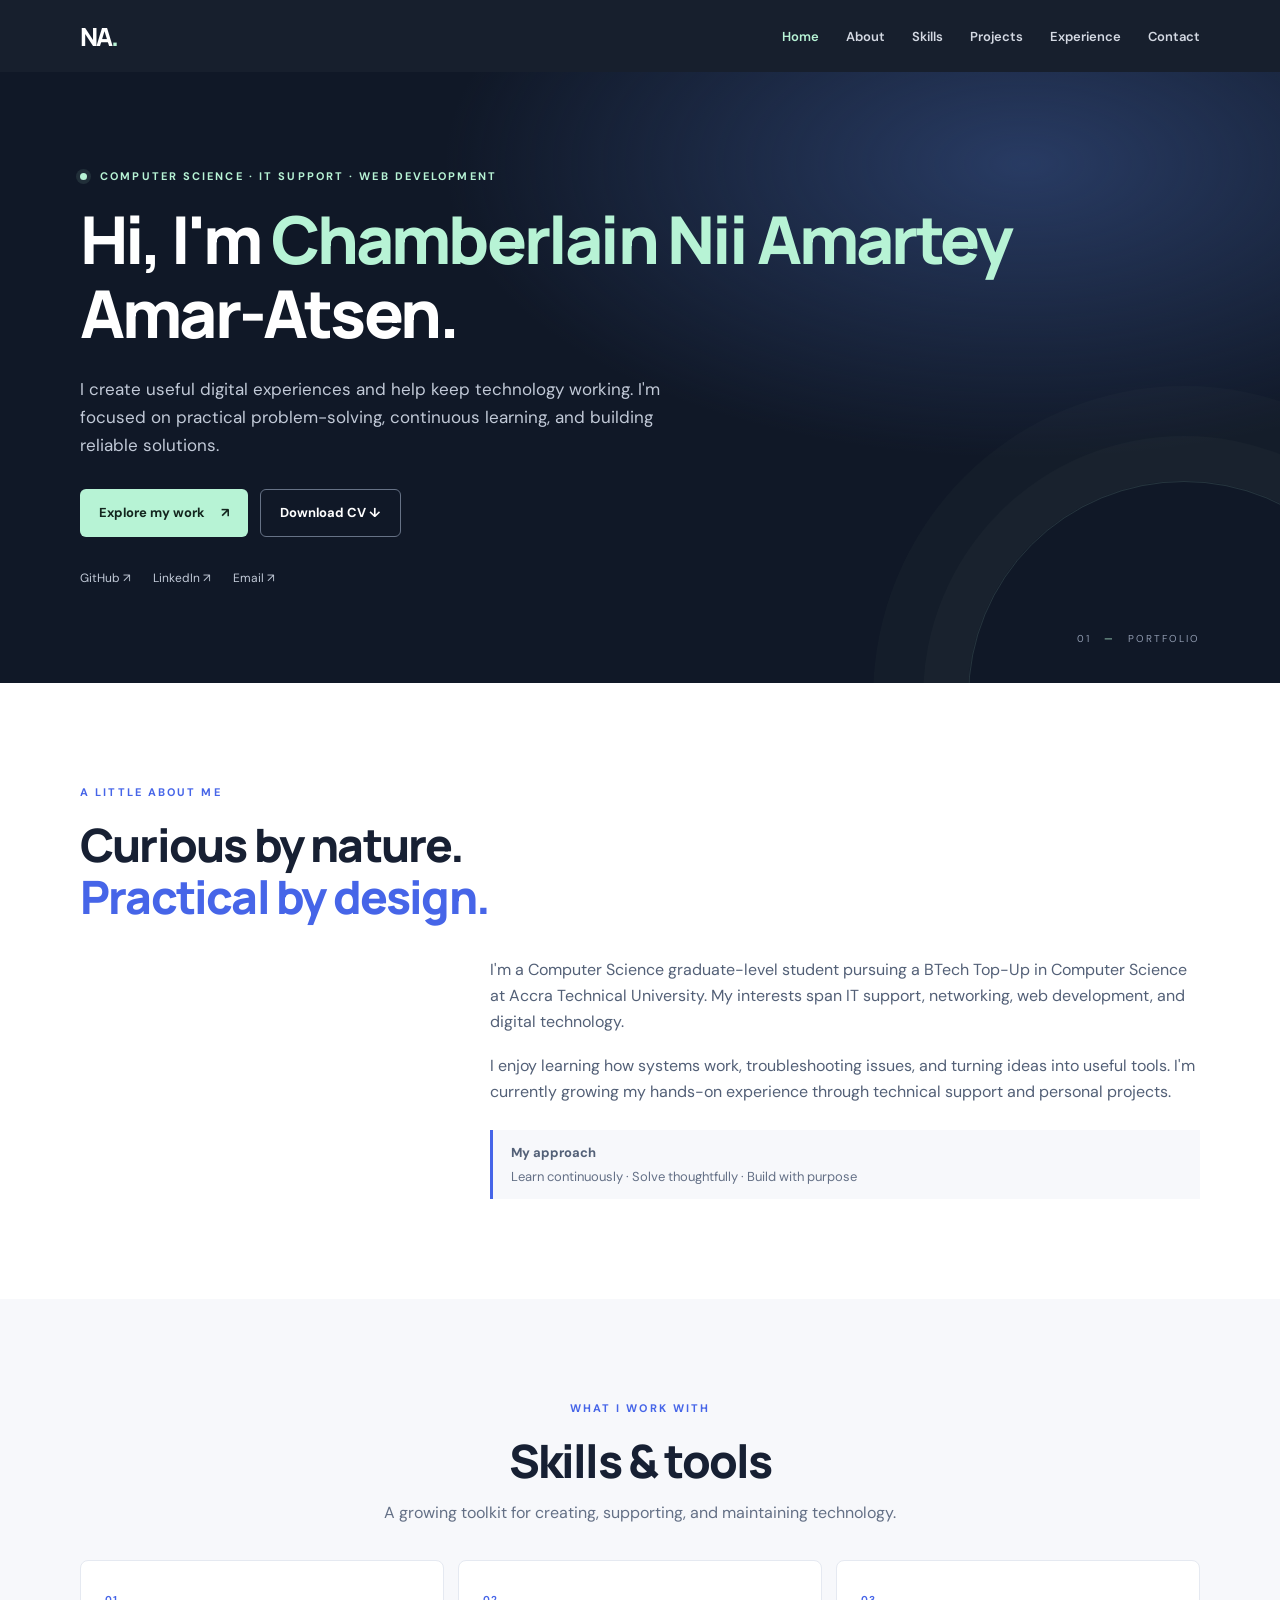
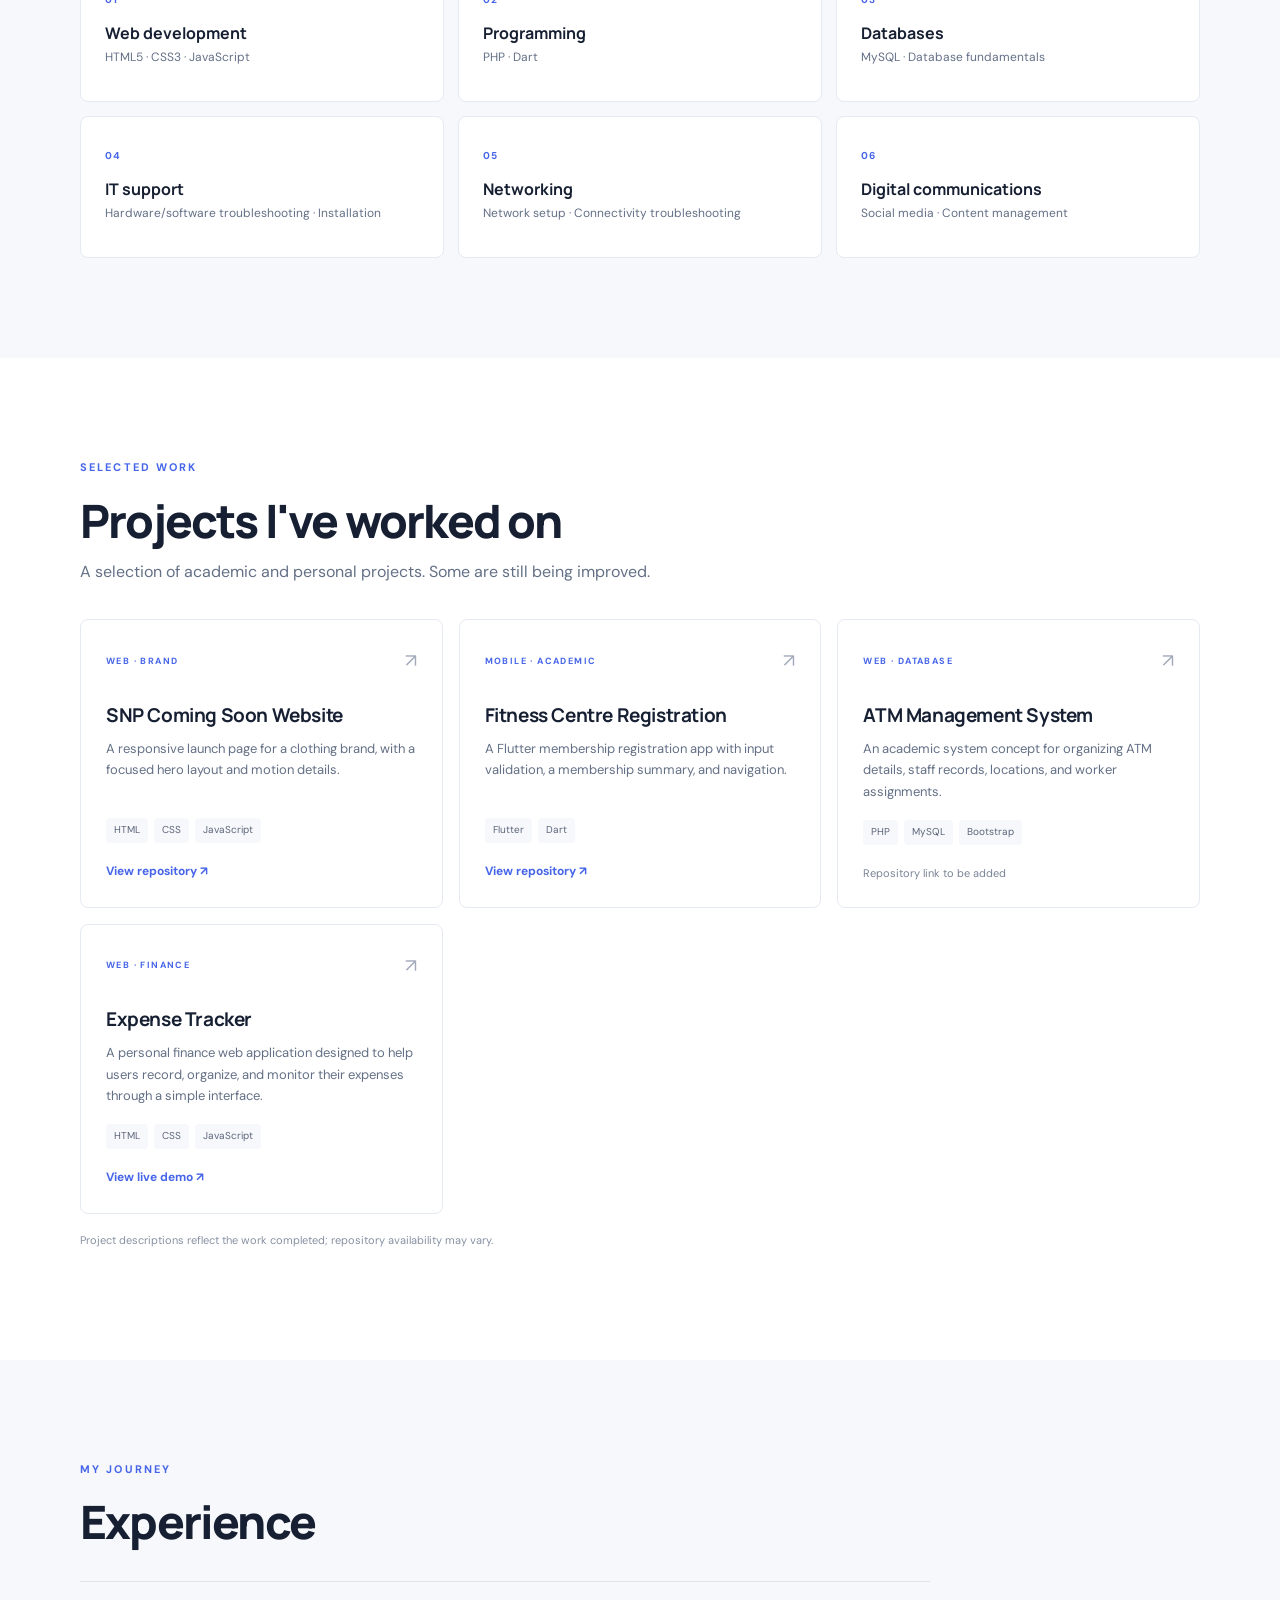
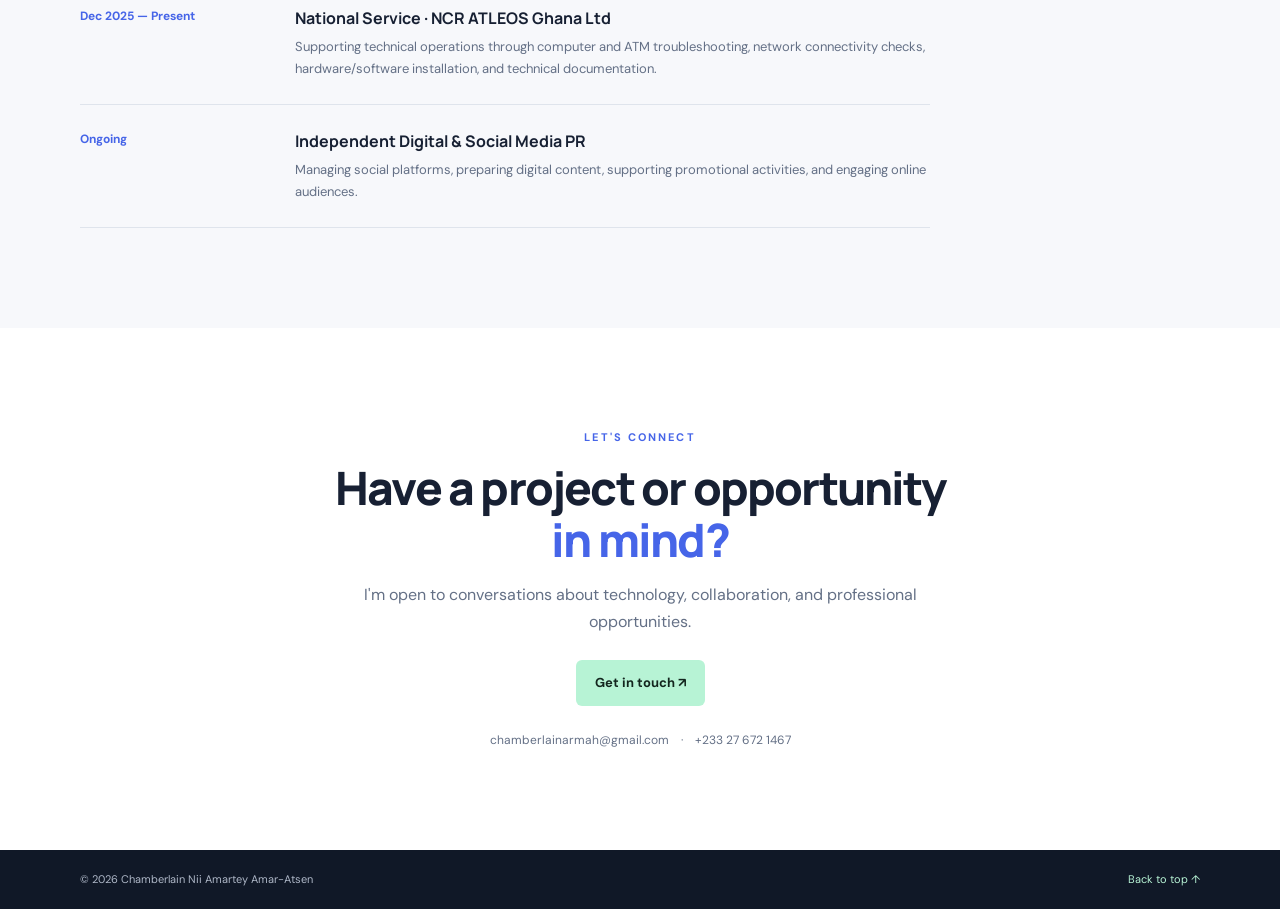
==== commit ceffc328: "Add expense tracker project to portfolio" ====
--- a/index.html
+++ b/index.html
@@ -1,3 +1,4 @@
+
 <!doctype html>
 <html lang="en">
 <head>
@@ -6,69 +7,460 @@
   <meta name="description" content="Portfolio of Chamberlain Nii Amartey Amar-Atsen, Computer Science, IT support and web development.">
   <meta name="theme-color" content="#101827">
   <title>Chamberlain Nii Amartey | Portfolio</title>
+
   <link rel="preconnect" href="https://fonts.googleapis.com">
   <link rel="preconnect" href="https://fonts.gstatic.com" crossorigin>
   <link href="https://fonts.googleapis.com/css2?family=DM+Sans:wght@400;500;600;700&family=Manrope:wght@500;600;700;800&display=swap" rel="stylesheet">
+
   <link rel="stylesheet" href="style.css">
   <script src="script.js" defer></script>
 </head>
+
 <body>
-<header class="site-header">
-  <nav class="navbar wrap" aria-label="Main navigation">
-    <a class="brand" href="#home" aria-label="Chamberlain Nii Amartey home">NA<span>.</span></a>
-    <button class="menu-toggle" type="button" aria-expanded="false" aria-controls="nav-links" aria-label="Open navigation"><span></span><span></span><span></span></button>
-    <ul class="nav-links" id="nav-links">
-      <li><a href="#home">Home</a></li><li><a href="#about">About</a></li><li><a href="#skills">Skills</a></li><li><a href="#projects">Projects</a></li><li><a href="#experience">Experience</a></li><li><a href="#contact">Contact</a></li>
-    </ul>
-  </nav>
-</header>
-<main>
-<section id="home" class="hero">
-  <div class="wrap hero-inner">
-    <p class="eyebrow"><span class="status-dot"></span> COMPUTER SCIENCE · IT SUPPORT · WEB DEVELOPMENT</p>
-    <h1>Hi, I'm <span>Chamberlain Nii Amartey</span><br>Amar-Atsen.</h1>
-    <p class="hero-copy">I create useful digital experiences and help keep technology working. I'm focused on practical problem-solving, continuous learning, and building reliable solutions.</p>
-    <div class="hero-actions"><a class="button primary" href="#projects">Explore my work <span aria-hidden="true">↗</span></a><a class="button outline" href="Chamberlain_Nii_Amartey_CV.pdf" download>Download CV ↓</a></div>
-    <div class="hero-social"><a href="https://github.com/nii-amartey" target="_blank" rel="noopener noreferrer">GitHub ↗</a><a href="https://www.linkedin.com/in/chamberlain-amar-atsen-788856426" target="_blank" rel="noopener noreferrer">LinkedIn ↗</a><a href="mailto:chamberlainarmah@gmail.com">Email ↗</a></div>
-    <div class="hero-index" aria-hidden="true">01 <span>—</span> PORTFOLIO</div>
-  </div>
-</section>
-<section id="about" class="section wrap">
-  <div class="section-heading"><p class="eyebrow">A LITTLE ABOUT ME</p><h2>Curious by nature.<br><span>Practical by design.</span></h2></div>
-  <div class="about-copy"><p>I'm a Computer Science graduate-level student pursuing a BTech Top-Up in Computer Science at Accra Technical University. My interests span IT support, networking, web development, and digital technology.</p><p>I enjoy learning how systems work, troubleshooting issues, and turning ideas into useful tools. I'm currently growing my hands-on experience through technical support and personal projects.</p><div class="about-note"><strong>My approach</strong><span>Learn continuously · Solve thoughtfully · Build with purpose</span></div></div>
-</section>
-<section id="skills" class="section section-muted">
- <div class="wrap"><div class="section-heading centered"><p class="eyebrow">WHAT I WORK WITH</p><h2>Skills &amp; tools</h2><p class="section-intro">A growing toolkit for creating, supporting, and maintaining technology.</p></div>
- <div class="skills-grid">
-  <article class="skill-card"><span class="skill-number">01</span><h3>Web development</h3><p>HTML5 · CSS3 · JavaScript</p></article>
-  <article class="skill-card"><span class="skill-number">02</span><h3>Programming</h3><p>PHP · Dart</p></article>
-  <article class="skill-card"><span class="skill-number">03</span><h3>Databases</h3><p>MySQL · Database fundamentals</p></article>
-  <article class="skill-card"><span class="skill-number">04</span><h3>IT support</h3><p>Hardware/software troubleshooting · Installation</p></article>
-  <article class="skill-card"><span class="skill-number">05</span><h3>Networking</h3><p>Network setup · Connectivity troubleshooting</p></article>
-  <article class="skill-card"><span class="skill-number">06</span><h3>Digital communications</h3><p>Social media · Content management</p></article>
- </div></div>
-</section>
-<section id="projects" class="section wrap">
- <div class="section-heading"><p class="eyebrow">SELECTED WORK</p><h2>Projects I've worked on</h2><p class="section-intro">A selection of academic and personal projects. Some are still being improved.</p></div>
- <div class="projects-grid">
-  <article class="project-card"><div class="project-top"><span class="project-tag">WEB · BRAND</span><span class="project-arrow" aria-hidden="true">↗</span></div><h3>SNP Coming Soon Website</h3><p>A responsive launch page for a clothing brand, with a focused hero layout and motion details.</p><div class="tags"><span>HTML</span><span>CSS</span><span>JavaScript</span></div><a class="text-link" href="https://github.com/nii-amartey/snp-coming-soon" target="_blank" rel="noopener noreferrer">View repository <span>↗</span></a></article>
-  <article class="project-card"><div class="project-top"><span class="project-tag">MOBILE · ACADEMIC</span><span class="project-arrow" aria-hidden="true">↗</span></div><h3>Fitness Centre Registration</h3><p>A Flutter membership registration app with input validation, a membership summary, and navigation.</p><div class="tags"><span>Flutter</span><span>Dart</span></div><a class="text-link" href="https://github.com/nii-amartey/fitness-club-membership" target="_blank" rel="noopener noreferrer">View repository <span>↗</span></a></article>
-  <article class="project-card"><div class="project-top"><span class="project-tag">WEB · DATABASE</span><span class="project-arrow" aria-hidden="true">↗</span></div><h3>ATM Management System</h3><p>An academic system concept for organizing ATM details, staff records, locations, and worker assignments.</p><div class="tags"><span>PHP</span><span>MySQL</span><span>Bootstrap</span></div><span class="project-note">Repository link to be added</span></article>
- </div>
- <p class="project-footnote">Project descriptions reflect the work completed; repository availability may vary.</p>
-</section>
-<section id="experience" class="section section-muted">
- <div class="wrap"><div class="section-heading"><p class="eyebrow">MY JOURNEY</p><h2>Experience</h2></div>
- <div class="timeline">
-  <article class="timeline-item"><div class="timeline-date">Dec 2025 — Present</div><div><h3>National Service · NCR ATLEOS Ghana Ltd</h3><p>Supporting technical operations through computer and ATM troubleshooting, network connectivity checks, hardware/software installation, and technical documentation.</p></div></article>
-  <article class="timeline-item"><div class="timeline-date">Ongoing</div><div><h3>Independent Digital &amp; Social Media PR</h3><p>Managing social platforms, preparing digital content, supporting promotional activities, and engaging online audiences.</p></div></article>
- </div></div>
-</section>
-<section id="contact" class="section wrap contact-section">
- <p class="eyebrow">LET'S CONNECT</p><h2>Have a project or opportunity<br><span>in mind?</span></h2><p class="section-intro">I'm open to conversations about technology, collaboration, and professional opportunities.</p>
- <a class="button primary" href="mailto:chamberlainarmah@gmail.com">Get in touch ↗</a>
- <div class="contact-details"><a href="mailto:chamberlainarmah@gmail.com">chamberlainarmah@gmail.com</a><span>·</span><a href="tel:+233276721467">+233 27 672 1467</a></div>
-</section>
-</main>
-<footer><div class="wrap footer-inner"><span>© <span id="year">2026</span> Chamberlain Nii Amartey Amar-Atsen</span><a href="#home">Back to top ↑</a></div></footer>
-</body></html>+
+  <!-- HEADER AND NAVIGATION -->
+  <header class="site-header">
+    <nav class="navbar wrap" aria-label="Main navigation">
+
+      <a class="brand" href="#home" aria-label="Chamberlain Nii Amartey home">
+        NA<span>.</span>
+      </a>
+
+      <button
+        class="menu-toggle"
+        type="button"
+        aria-expanded="false"
+        aria-controls="nav-links"
+        aria-label="Open navigation">
+        <span></span>
+        <span></span>
+        <span></span>
+      </button>
+
+      <ul class="nav-links" id="nav-links">
+        <li><a href="#home">Home</a></li>
+        <li><a href="#about">About</a></li>
+        <li><a href="#skills">Skills</a></li>
+        <li><a href="#projects">Projects</a></li>
+        <li><a href="#experience">Experience</a></li>
+        <li><a href="#contact">Contact</a></li>
+      </ul>
+
+    </nav>
+  </header>
+
+  <main>
+
+    <!-- HERO SECTION -->
+    <section id="home" class="hero">
+      <div class="wrap hero-inner">
+
+        <p class="eyebrow">
+          <span class="status-dot"></span>
+          COMPUTER SCIENCE · IT SUPPORT · WEB DEVELOPMENT
+        </p>
+
+        <h1>
+          Hi, I'm <span>Chamberlain Nii Amartey</span><br>
+          Amar-Atsen.
+        </h1>
+
+        <p class="hero-copy">
+          I create useful digital experiences and help keep technology
+          working. I'm focused on practical problem-solving, continuous
+          learning, and building reliable solutions.
+        </p>
+
+        <div class="hero-actions">
+          <a class="button primary" href="#projects">
+            Explore my work <span aria-hidden="true">↗</span>
+          </a>
+
+          <a
+            class="button outline"
+            href="Chamberlain_Nii_Amartey_CV.pdf"
+            download>
+            Download CV ↓
+          </a>
+        </div>
+
+        <div class="hero-social">
+          <a
+            href="https://github.com/nii-amartey"
+            target="_blank"
+            rel="noopener noreferrer">
+            GitHub ↗
+          </a>
+
+          <a
+            href="https://www.linkedin.com/in/chamberlain-amar-atsen-788856426"
+            target="_blank"
+            rel="noopener noreferrer">
+            LinkedIn ↗
+          </a>
+
+          <a href="mailto:chamberlainarmah@gmail.com">
+            Email ↗
+          </a>
+        </div>
+
+        <div class="hero-index" aria-hidden="true">
+          01 <span>—</span> PORTFOLIO
+        </div>
+
+      </div>
+    </section>
+
+    <!-- ABOUT SECTION -->
+    <section id="about" class="section wrap">
+
+      <div class="section-heading">
+        <p class="eyebrow">A LITTLE ABOUT ME</p>
+
+        <h2>
+          Curious by nature.<br>
+          <span>Practical by design.</span>
+        </h2>
+      </div>
+
+      <div class="about-copy">
+
+        <p>
+          I'm a Computer Science graduate-level student pursuing
+          a BTech Top-Up in Computer Science at Accra Technical
+          University. My interests span IT support, networking,
+          web development, and digital technology.
+        </p>
+
+        <p>
+          I enjoy learning how systems work, troubleshooting
+          issues, and turning ideas into useful tools. I'm
+          currently growing my hands-on experience through
+          technical support and personal projects.
+        </p>
+
+        <div class="about-note">
+          <strong>My approach</strong>
+          <span>
+            Learn continuously · Solve thoughtfully · Build with purpose
+          </span>
+        </div>
+
+      </div>
+    </section>
+
+    <!-- SKILLS SECTION -->
+    <section id="skills" class="section section-muted">
+      <div class="wrap">
+
+        <div class="section-heading centered">
+          <p class="eyebrow">WHAT I WORK WITH</p>
+
+          <h2>Skills &amp; tools</h2>
+
+          <p class="section-intro">
+            A growing toolkit for creating, supporting,
+            and maintaining technology.
+          </p>
+        </div>
+
+        <div class="skills-grid">
+
+          <article class="skill-card">
+            <span class="skill-number">01</span>
+            <h3>Web development</h3>
+            <p>HTML5 · CSS3 · JavaScript</p>
+          </article>
+
+          <article class="skill-card">
+            <span class="skill-number">02</span>
+            <h3>Programming</h3>
+            <p>PHP · Dart</p>
+          </article>
+
+          <article class="skill-card">
+            <span class="skill-number">03</span>
+            <h3>Databases</h3>
+            <p>MySQL · Database fundamentals</p>
+          </article>
+
+          <article class="skill-card">
+            <span class="skill-number">04</span>
+            <h3>IT support</h3>
+            <p>
+              Hardware/software troubleshooting · Installation
+            </p>
+          </article>
+
+          <article class="skill-card">
+            <span class="skill-number">05</span>
+            <h3>Networking</h3>
+            <p>
+              Network setup · Connectivity troubleshooting
+            </p>
+          </article>
+
+          <article class="skill-card">
+            <span class="skill-number">06</span>
+            <h3>Digital communications</h3>
+            <p>Social media · Content management</p>
+          </article>
+
+        </div>
+      </div>
+    </section>
+
+    <!-- PROJECTS SECTION -->
+    <section id="projects" class="section wrap">
+
+      <div class="section-heading">
+        <p class="eyebrow">SELECTED WORK</p>
+
+        <h2>Projects I've worked on</h2>
+
+        <p class="section-intro">
+          A selection of academic and personal projects.
+          Some are still being improved.
+        </p>
+      </div>
+
+      <div class="projects-grid">
+
+        <!-- PROJECT 1: SNP WEBSITE -->
+        <article class="project-card">
+
+          <div class="project-top">
+            <span class="project-tag">WEB · BRAND</span>
+            <span class="project-arrow" aria-hidden="true">↗</span>
+          </div>
+
+          <h3>SNP Coming Soon Website</h3>
+
+          <p>
+            A responsive launch page for a clothing brand,
+            with a focused hero layout and motion details.
+          </p>
+
+          <div class="tags">
+            <span>HTML</span>
+            <span>CSS</span>
+            <span>JavaScript</span>
+          </div>
+
+          <a
+            class="text-link"
+            href="https://github.com/nii-amartey/snp-coming-soon"
+            target="_blank"
+            rel="noopener noreferrer">
+            View repository <span>↗</span>
+          </a>
+
+        </article>
+
+        <!-- PROJECT 2: FITNESS CENTRE APP -->
+        <article class="project-card">
+
+          <div class="project-top">
+            <span class="project-tag">MOBILE · ACADEMIC</span>
+            <span class="project-arrow" aria-hidden="true">↗</span>
+          </div>
+
+          <h3>Fitness Centre Registration</h3>
+
+          <p>
+            A Flutter membership registration app with
+            input validation, a membership summary,
+            and navigation.
+          </p>
+
+          <div class="tags">
+            <span>Flutter</span>
+            <span>Dart</span>
+          </div>
+
+          <a
+            class="text-link"
+            href="https://github.com/nii-amartey/fitness-club-membership"
+            target="_blank"
+            rel="noopener noreferrer">
+            View repository <span>↗</span>
+          </a>
+
+        </article>
+
+        <!-- PROJECT 3: ATM MANAGEMENT SYSTEM -->
+        <article class="project-card">
+
+          <div class="project-top">
+            <span class="project-tag">WEB · DATABASE</span>
+            <span class="project-arrow" aria-hidden="true">↗</span>
+          </div>
+
+          <h3>ATM Management System</h3>
+
+          <p>
+            An academic system concept for organizing
+            ATM details, staff records, locations,
+            and worker assignments.
+          </p>
+
+          <div class="tags">
+            <span>PHP</span>
+            <span>MySQL</span>
+            <span>Bootstrap</span>
+          </div>
+
+          <span class="project-note">
+            Repository link to be added
+          </span>
+
+        </article>
+
+        <!-- PROJECT 4: EXPENSE TRACKER -->
+        <article class="project-card">
+
+          <div class="project-top">
+            <span class="project-tag">WEB · FINANCE</span>
+            <span class="project-arrow" aria-hidden="true">↗</span>
+          </div>
+
+          <h3>Expense Tracker</h3>
+
+          <p>
+            A personal finance web application designed
+            to help users record, organize, and monitor
+            their expenses through a simple interface.
+          </p>
+
+          <div class="tags">
+            <span>HTML</span>
+            <span>CSS</span>
+            <span>JavaScript</span>
+          </div>
+
+          <a
+            class="text-link"
+            href="expense-tracker/"
+            target="_blank"
+            rel="noopener noreferrer">
+            View live demo <span>↗</span>
+          </a>
+
+        </article>
+
+      </div>
+
+      <p class="project-footnote">
+        Project descriptions reflect the work completed;
+        repository availability may vary.
+      </p>
+
+    </section>
+
+    <!-- EXPERIENCE SECTION -->
+    <section id="experience" class="section section-muted">
+      <div class="wrap">
+
+        <div class="section-heading">
+          <p class="eyebrow">MY JOURNEY</p>
+          <h2>Experience</h2>
+        </div>
+
+        <div class="timeline">
+
+          <article class="timeline-item">
+
+            <div class="timeline-date">
+              Dec 2025 — Present
+            </div>
+
+            <div>
+              <h3>National Service · NCR ATLEOS Ghana Ltd</h3>
+
+              <p>
+                Supporting technical operations through computer
+                and ATM troubleshooting, network connectivity
+                checks, hardware/software installation, and
+                technical documentation.
+              </p>
+            </div>
+
+          </article>
+
+          <article class="timeline-item">
+
+            <div class="timeline-date">
+              Ongoing
+            </div>
+
+            <div>
+              <h3>Independent Digital &amp; Social Media PR</h3>
+
+              <p>
+                Managing social platforms, preparing digital
+                content, supporting promotional activities,
+                and engaging online audiences.
+              </p>
+            </div>
+
+          </article>
+
+        </div>
+      </div>
+    </section>
+
+    <!-- CONTACT SECTION -->
+    <section id="contact" class="section wrap contact-section">
+
+      <p class="eyebrow">LET'S CONNECT</p>
+
+      <h2>
+        Have a project or opportunity<br>
+        <span>in mind?</span>
+      </h2>
+
+      <p class="section-intro">
+        I'm open to conversations about technology,
+        collaboration, and professional opportunities.
+      </p>
+
+      <a
+        class="button primary"
+        href="mailto:chamberlainarmah@gmail.com">
+        Get in touch ↗
+      </a>
+
+      <div class="contact-details">
+
+        <a href="mailto:chamberlainarmah@gmail.com">
+          chamberlainarmah@gmail.com
+        </a>
+
+        <span>·</span>
+
+        <a href="tel:+233276721467">
+          +233 27 672 1467
+        </a>
+
+      </div>
+
+    </section>
+
+  </main>
+
+  <!-- FOOTER -->
+  <footer>
+    <div class="wrap footer-inner">
+
+      <span>
+        © <span id="year">2026</span>
+        Chamberlain Nii Amartey Amar-Atsen
+      </span>
+
+      <a href="#home">Back to top ↑</a>
+
+    </div>
+  </footer>
+
+</body>
+</html>
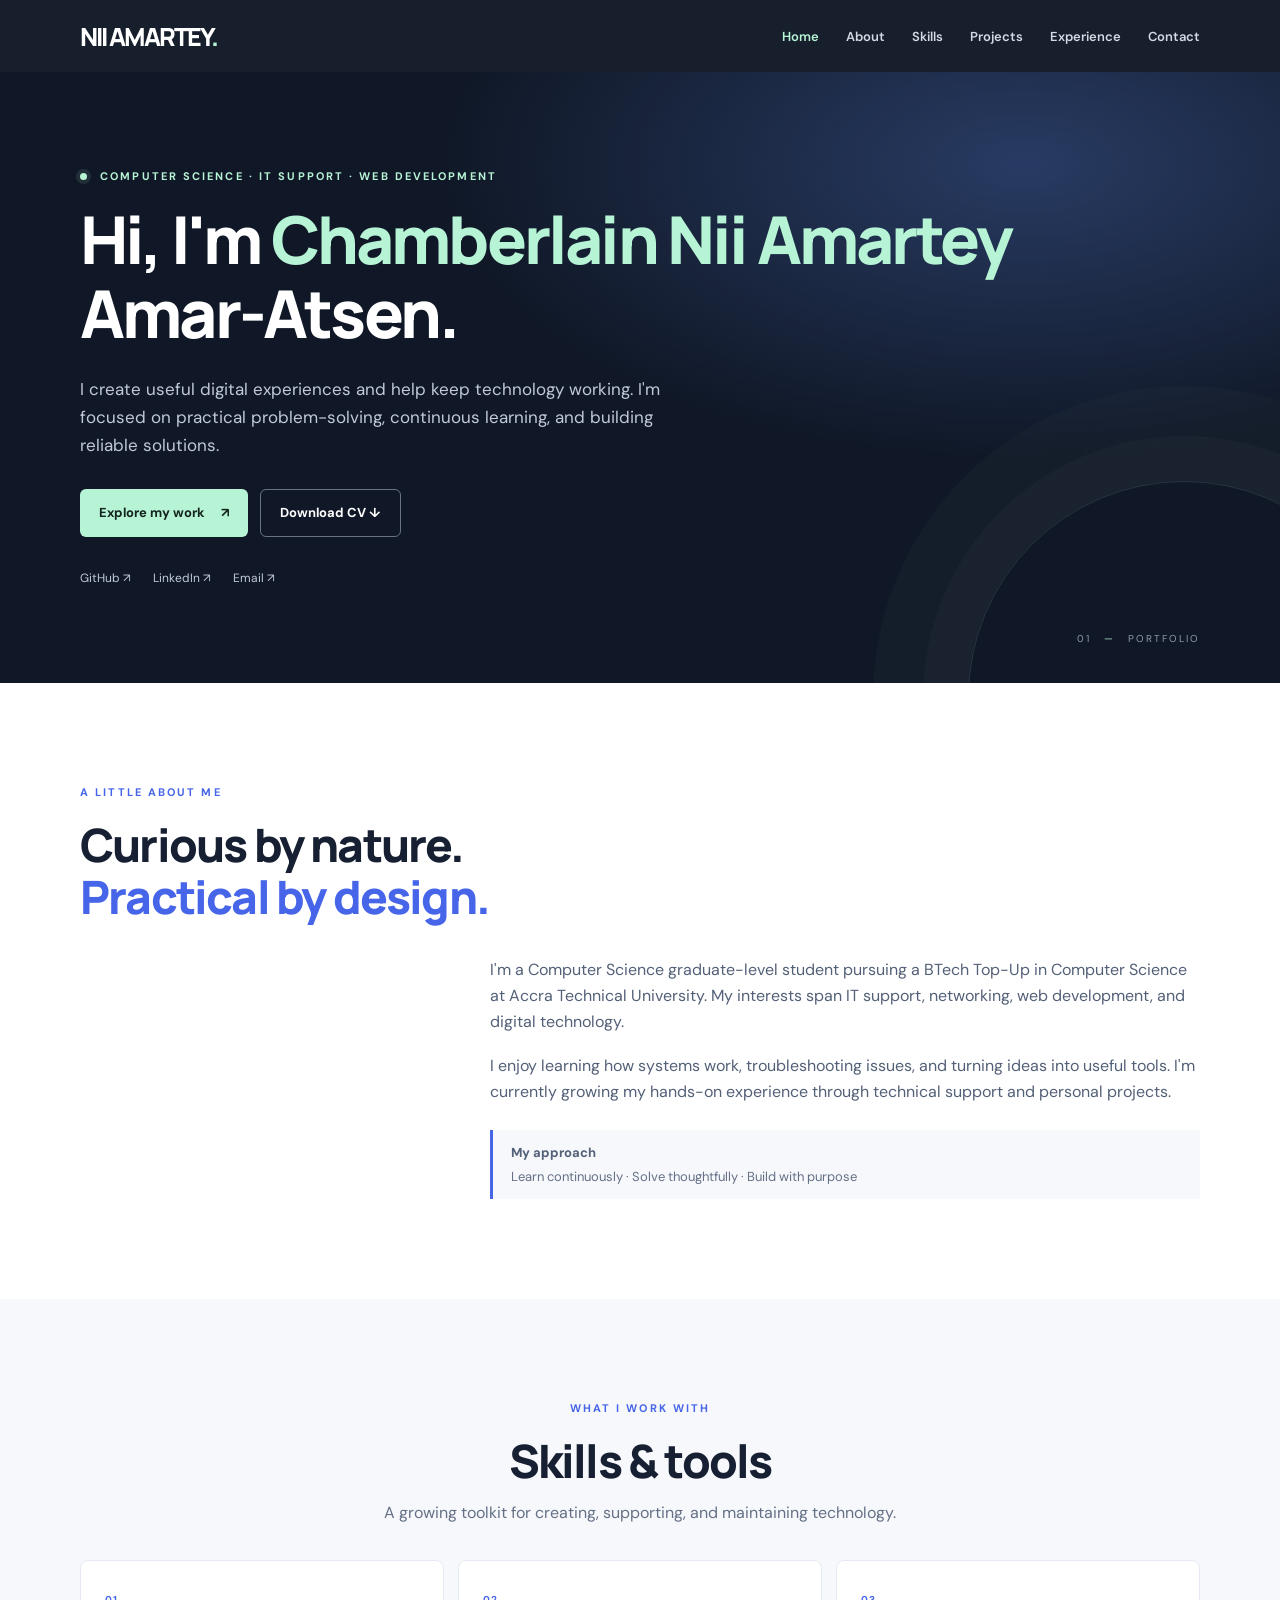
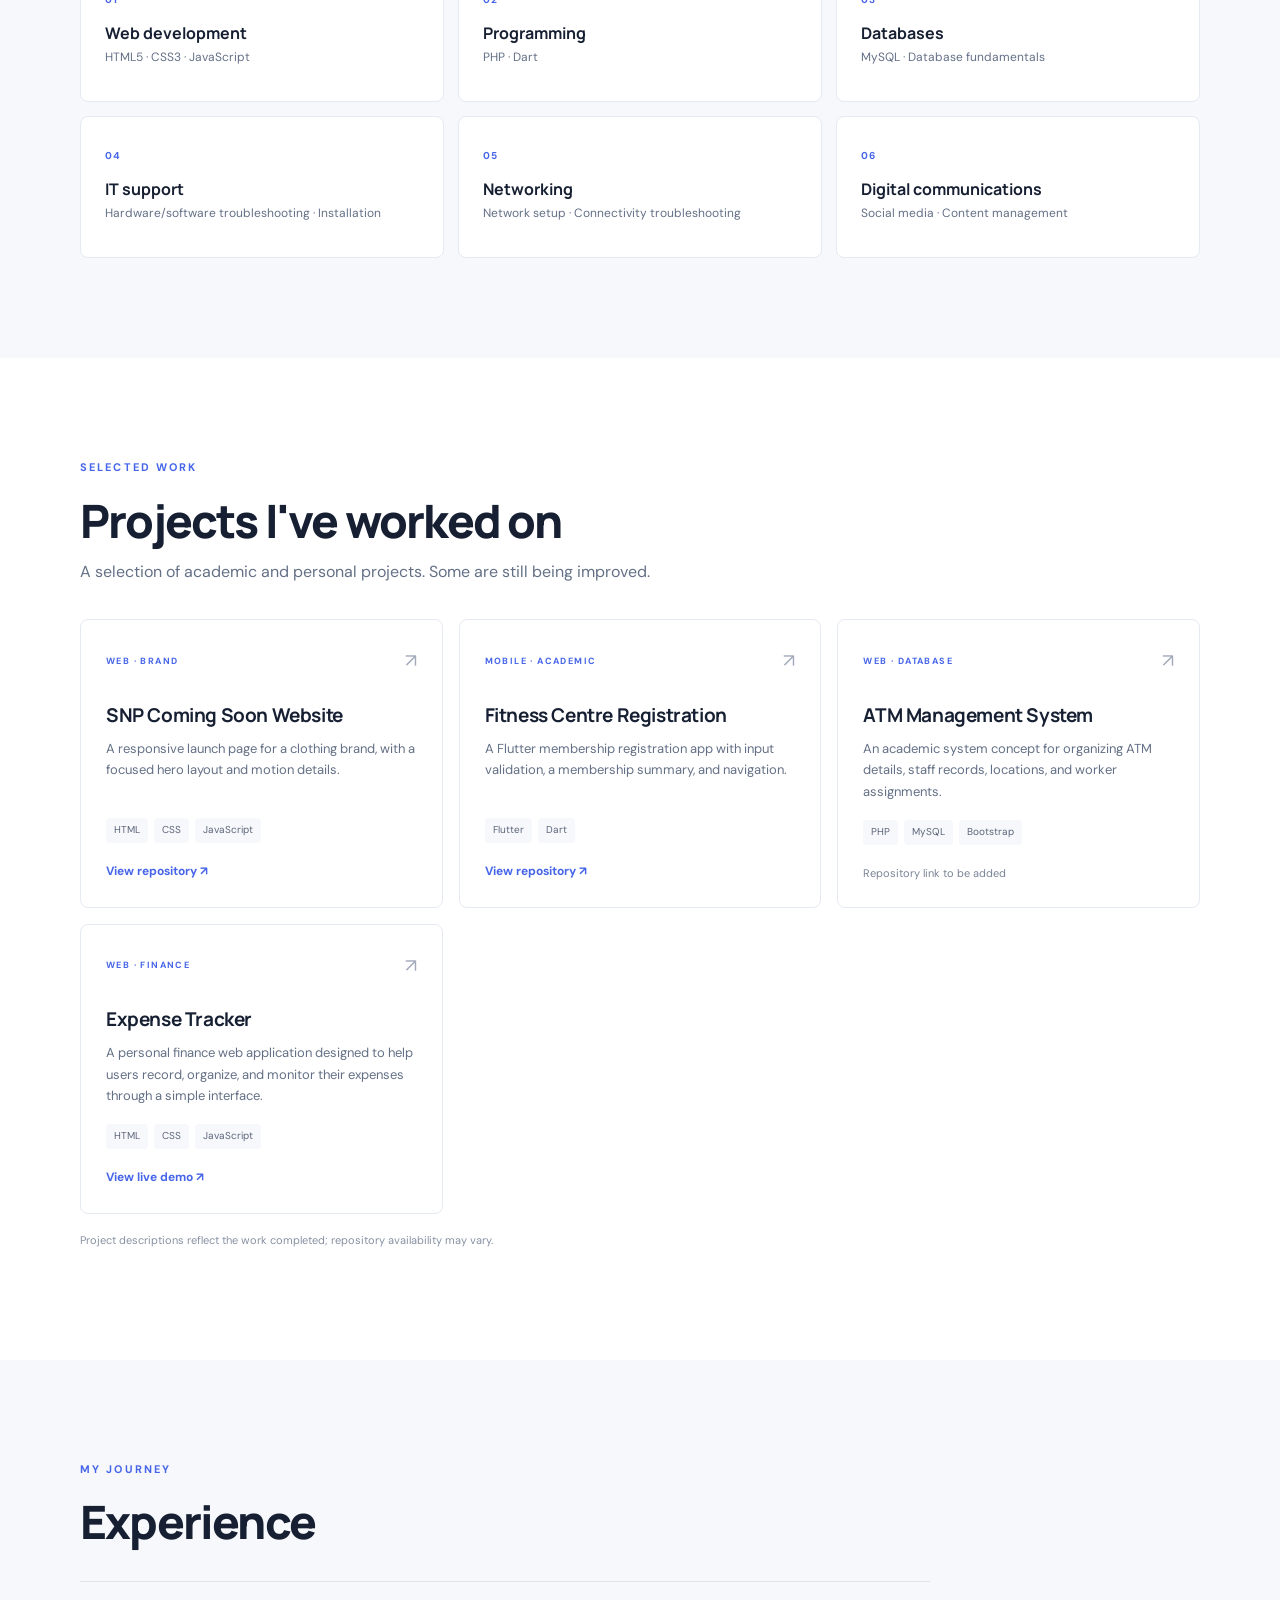
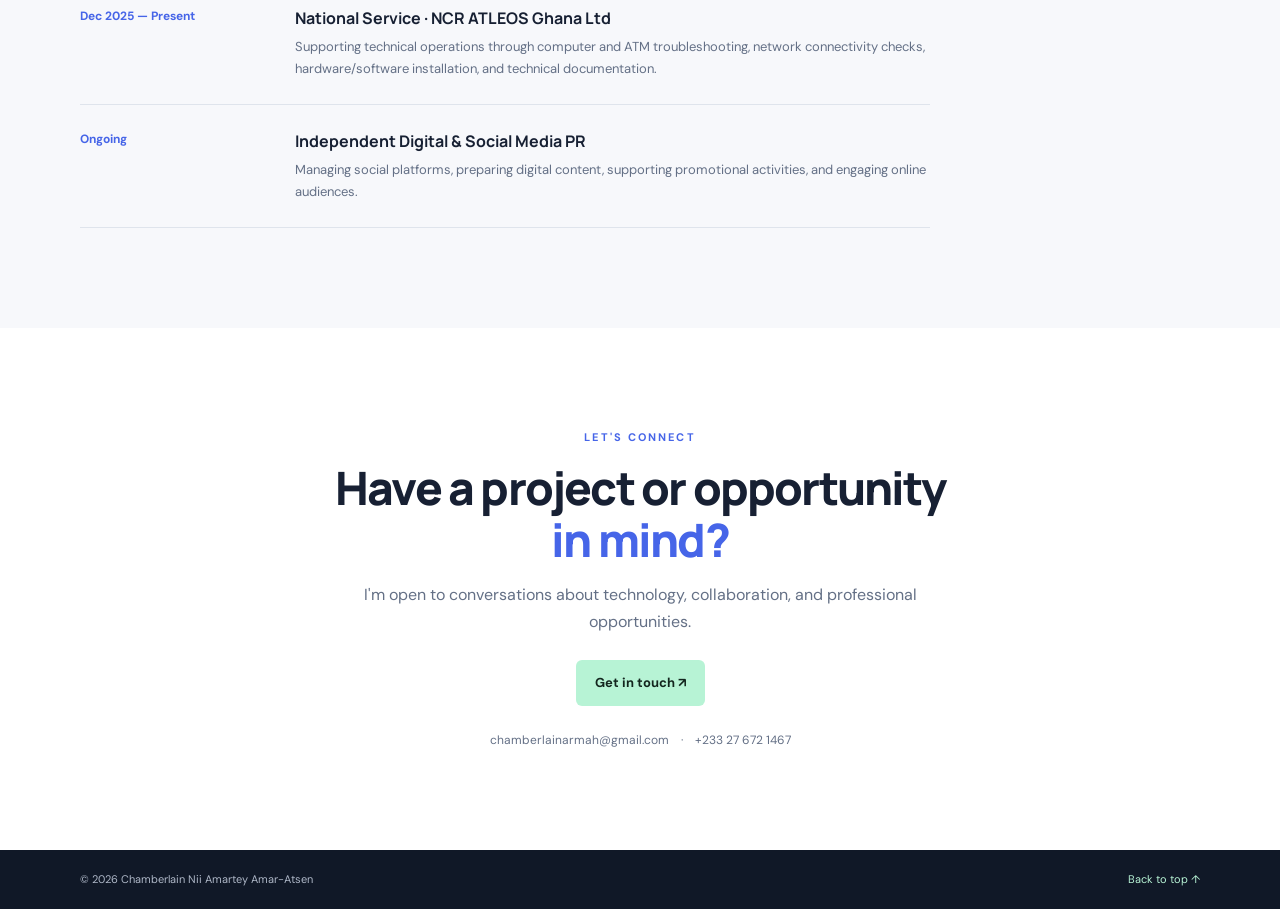
==== commit 69cb75ba: "Update brand name from 'NA' to 'NII AMARTEY'" ====
--- a/index.html
+++ b/index.html
@@ -23,7 +23,7 @@
     <nav class="navbar wrap" aria-label="Main navigation">
 
       <a class="brand" href="#home" aria-label="Chamberlain Nii Amartey home">
-        NA<span>.</span>
+        NII AMARTEY<span>.</span>
       </a>
 
       <button
@@ -463,4 +463,4 @@
   </footer>
 
 </body>
-</html>+</html>
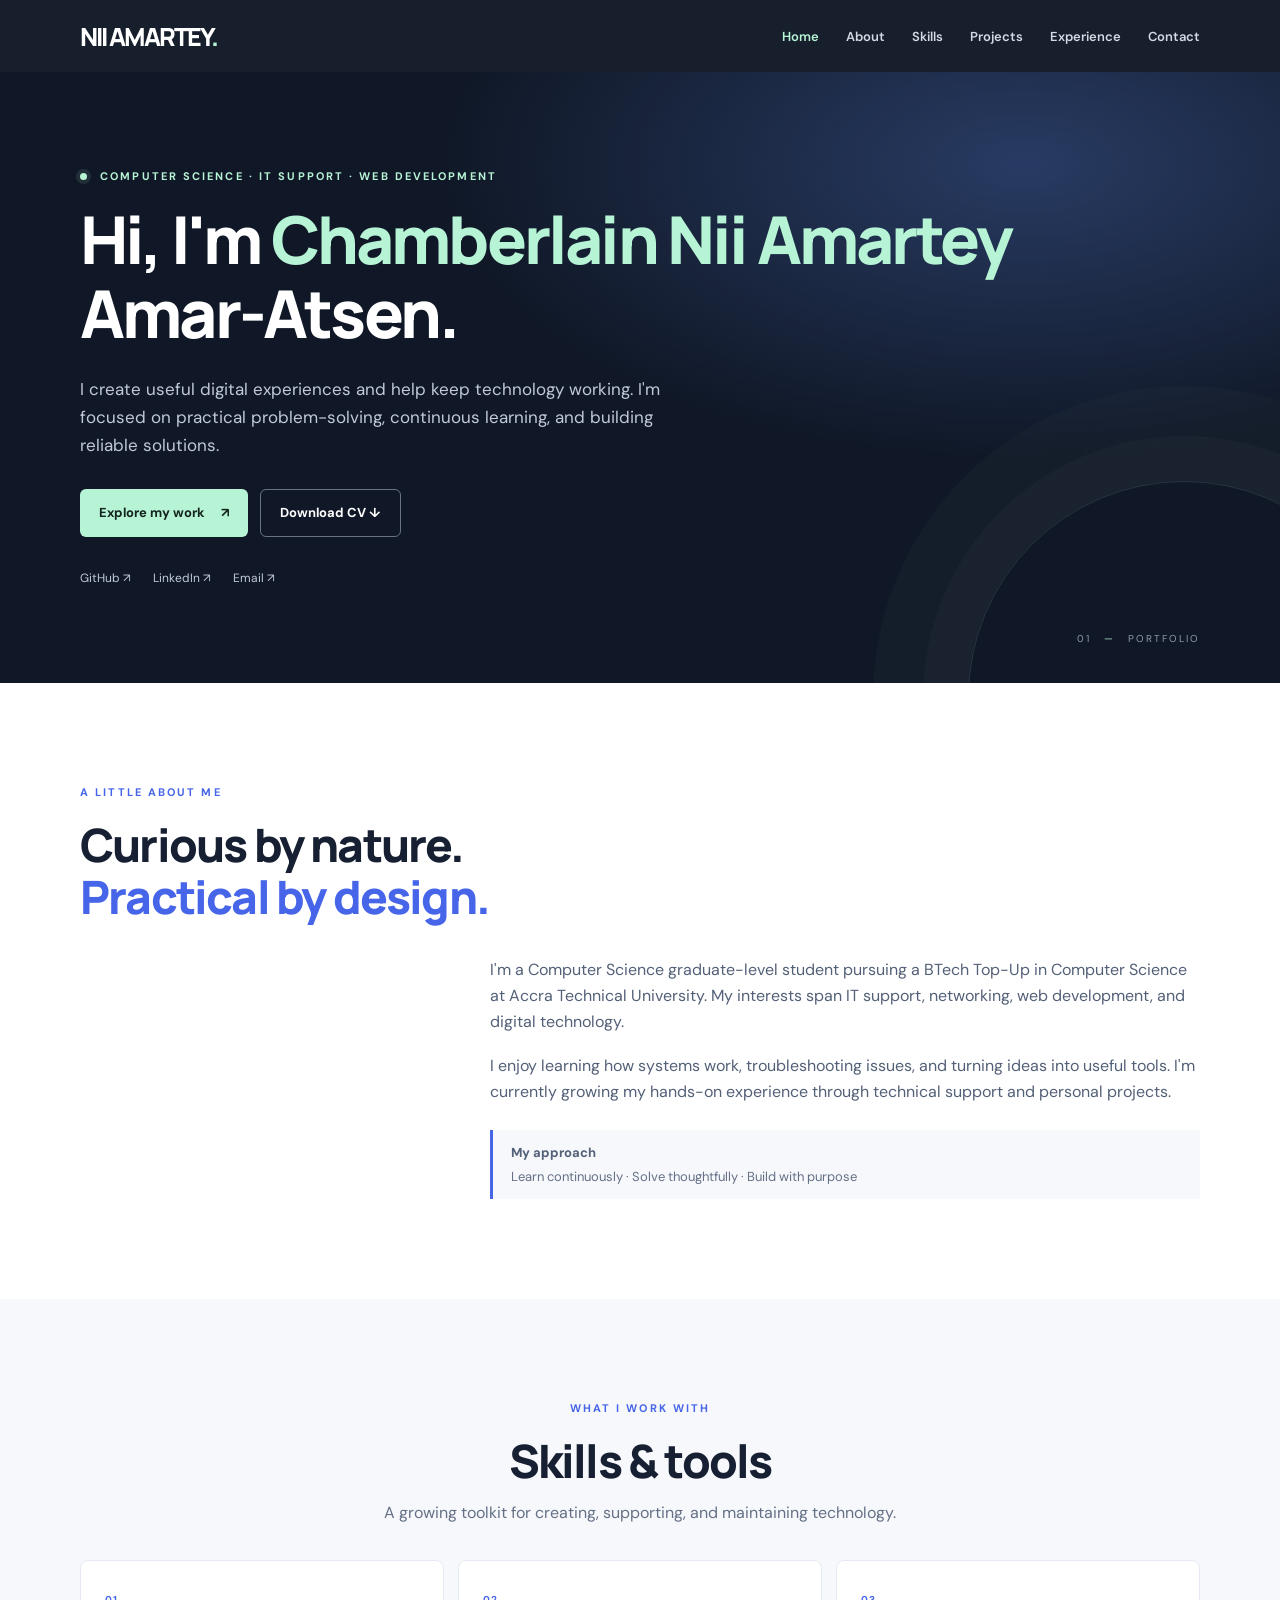
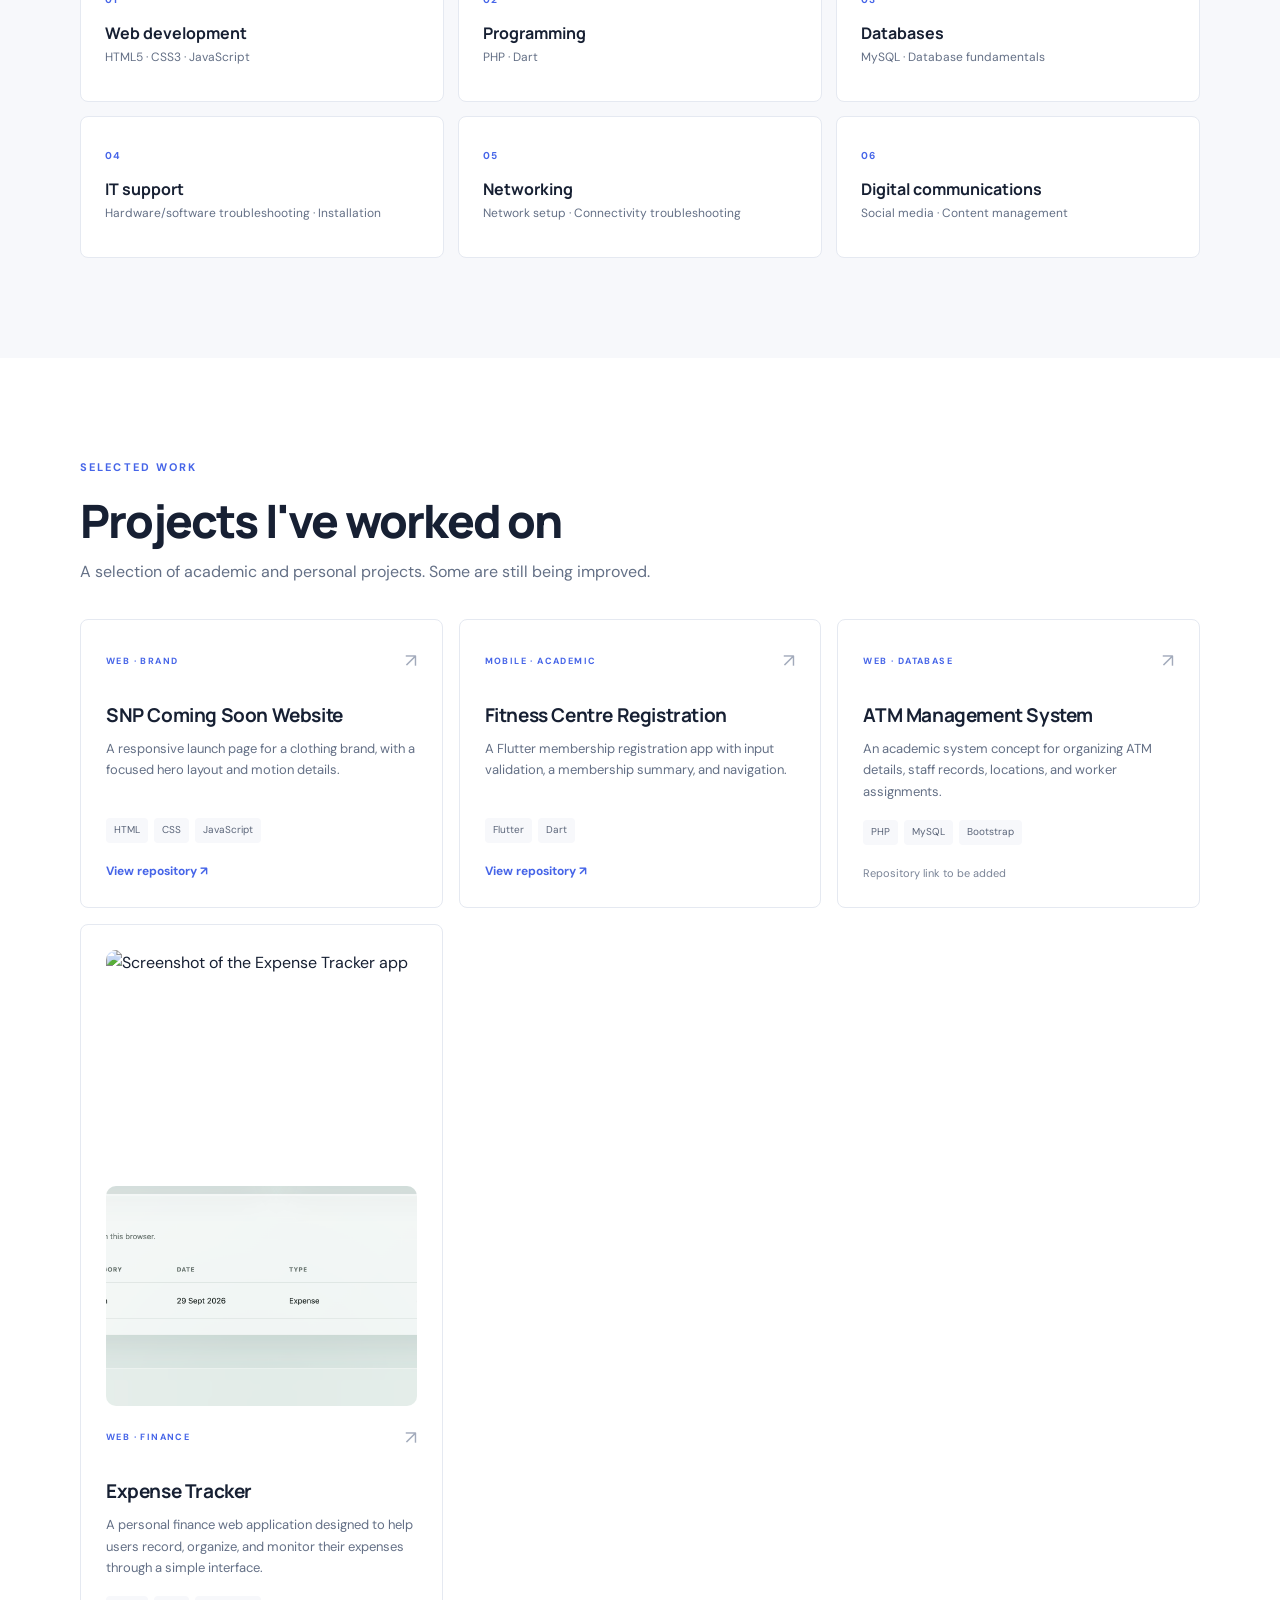
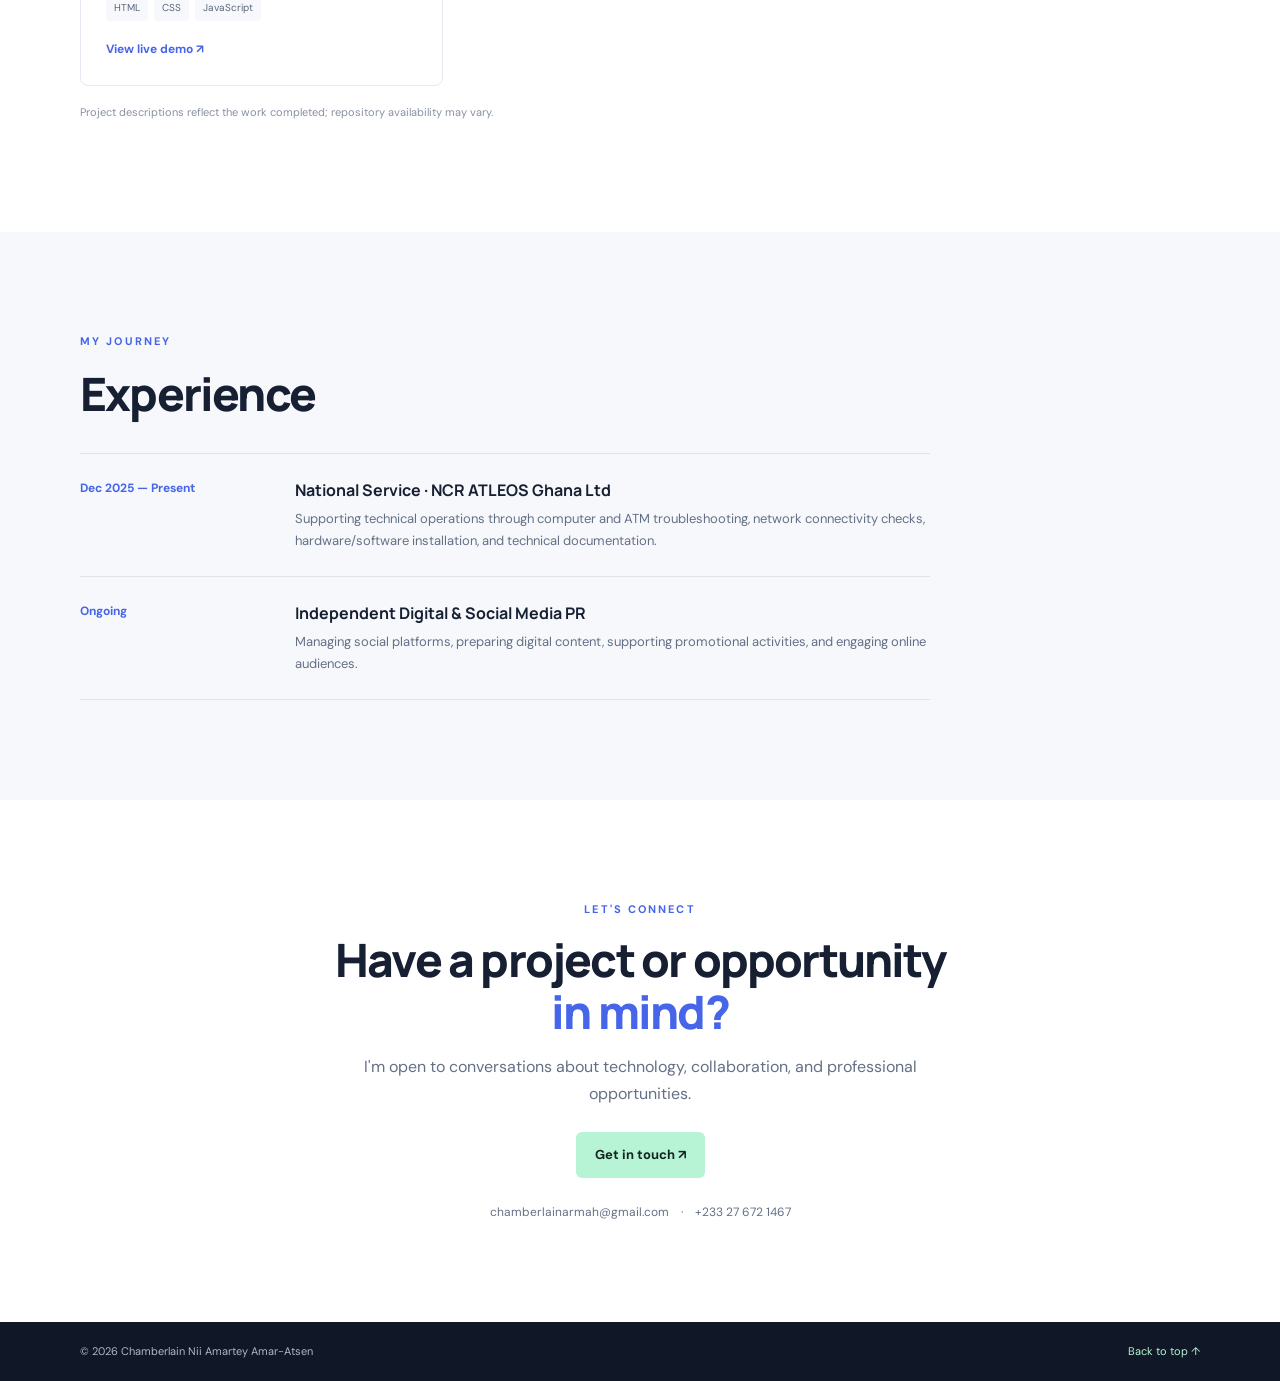
==== commit 760569ec: "Add expense tracker screenshot to portfolio" ====
--- a/index.html
+++ b/index.html
@@ -318,7 +318,17 @@
 
         <!-- PROJECT 4: EXPENSE TRACKER -->
         <article class="project-card">
-
+            <img
+              src="assets/screenshots/expense-tracker 1.png"
+              alt="Screenshot of the Expense Tracker app"
+              class="project-image"
+            />
+
+            <img
+               src="assets/screenshots/expense-tracker.png"
+               alt="Screenshot of the Expense Tracker app"
+               class="project-image"
+            />
           <div class="project-top">
             <span class="project-tag">WEB · FINANCE</span>
             <span class="project-arrow" aria-hidden="true">↗</span>
--- a/style.css
+++ b/style.css
@@ -7,3 +7,11 @@
 @media(max-width:850px){.nav-links{gap:15px}.nav-links a{font-size:12px}.skills-grid,.projects-grid{grid-template-columns:repeat(2,1fr)}}
 @media(max-width:640px){.wrap{width:min(100% - 36px,1120px)}.navbar{min-height:65px}.menu-toggle{display:block;cursor:pointer}.nav-links{display:none;position:absolute;top:65px;left:0;right:0;background:var(--night);padding:14px 24px 22px;flex-direction:column;align-items:flex-start;gap:0;border-top:1px solid #ffffff16}.nav-links.open{display:flex}.nav-links a{display:block;padding:10px 0;font-size:14px}.hero{min-height:570px}.hero-inner{padding:75px 0}.hero h1{letter-spacing:-1.8px}.hero-copy{font-size:15px}.hero-index{bottom:18px}.section{padding-top:72px;padding-bottom:72px}.skills-grid,.projects-grid{grid-template-columns:1fr}.skill-card{min-height:unset}.timeline-item{grid-template-columns:1fr;gap:6px}.footer-inner{flex-direction:column;align-items:flex-start}}
 @media(prefers-reduced-motion:reduce){html{scroll-behavior:auto}*,*::before,*::after{transition:none!important;animation:none!important}}
+.project-image {
+  display: block;
+  width: 100%;
+  height: 220px;
+  object-fit: cover;
+  border-radius: 10px;
+  margin-bottom: 16px;
+}
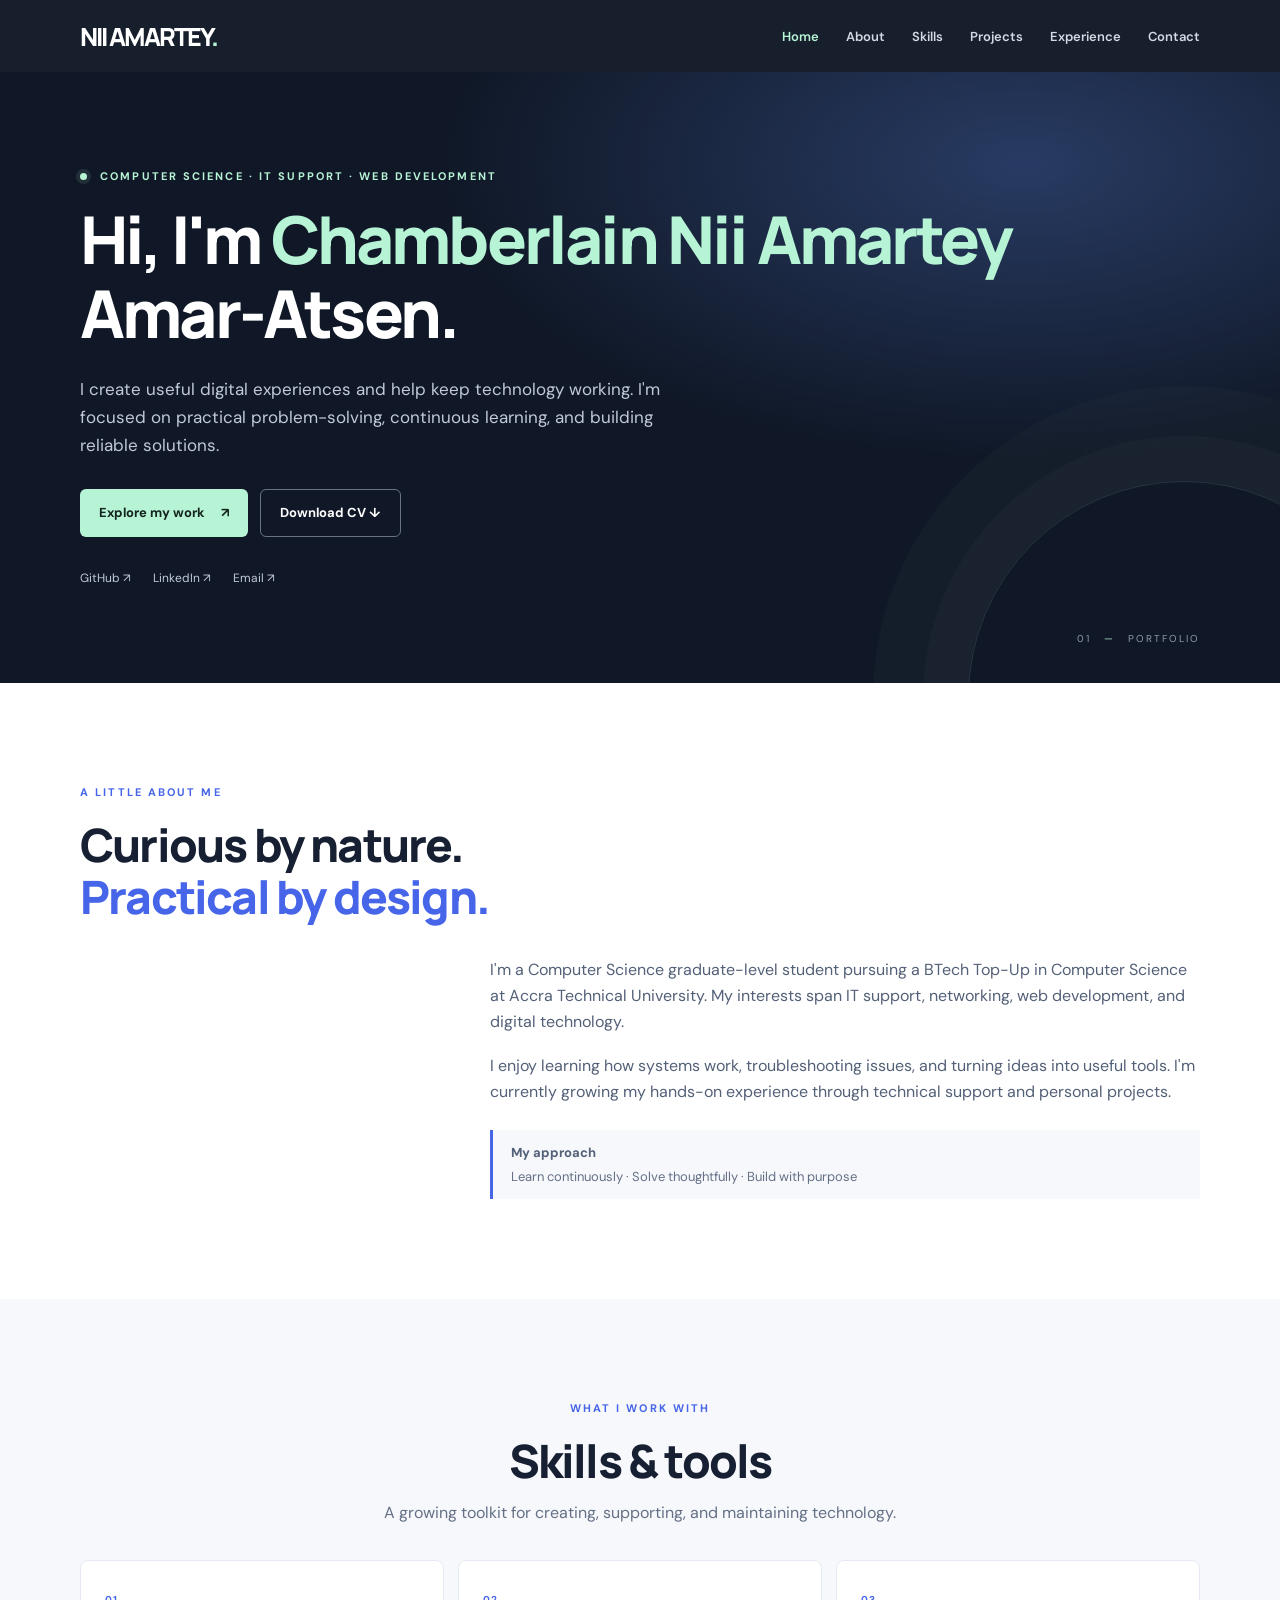
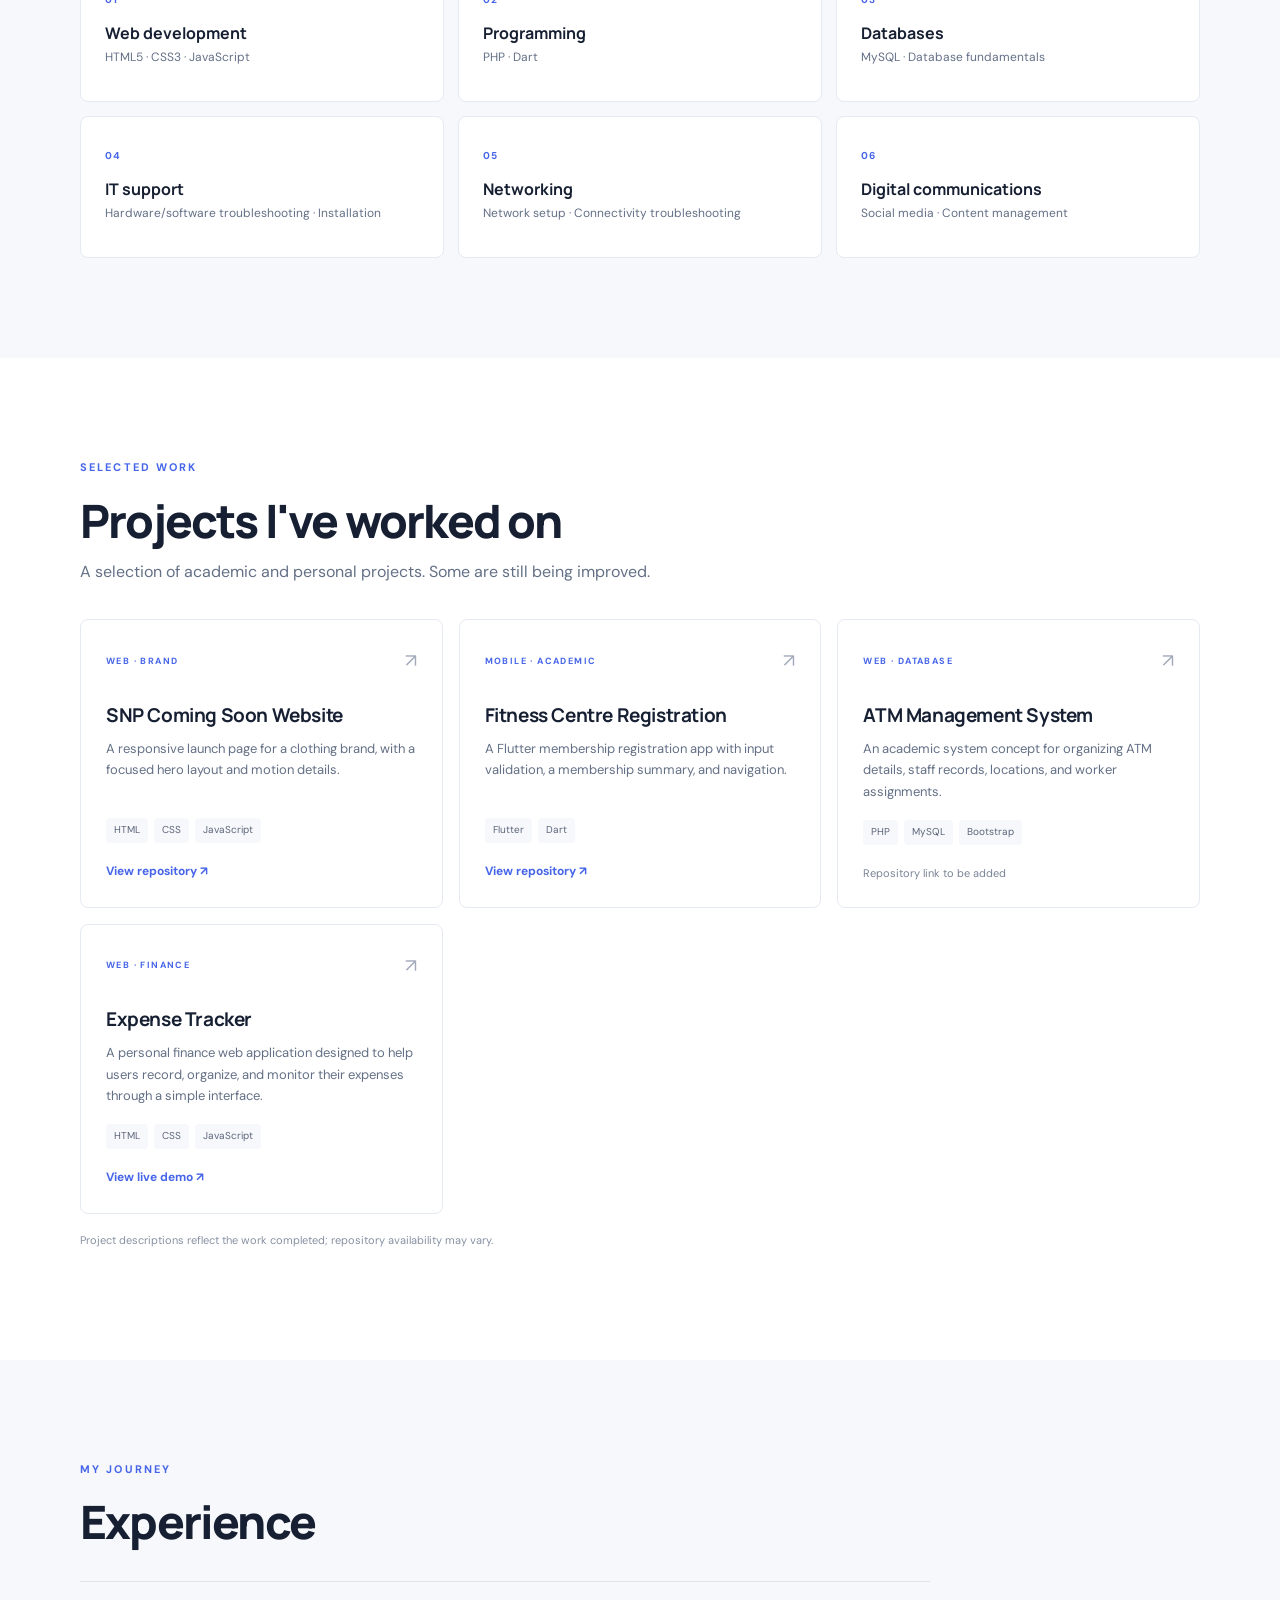
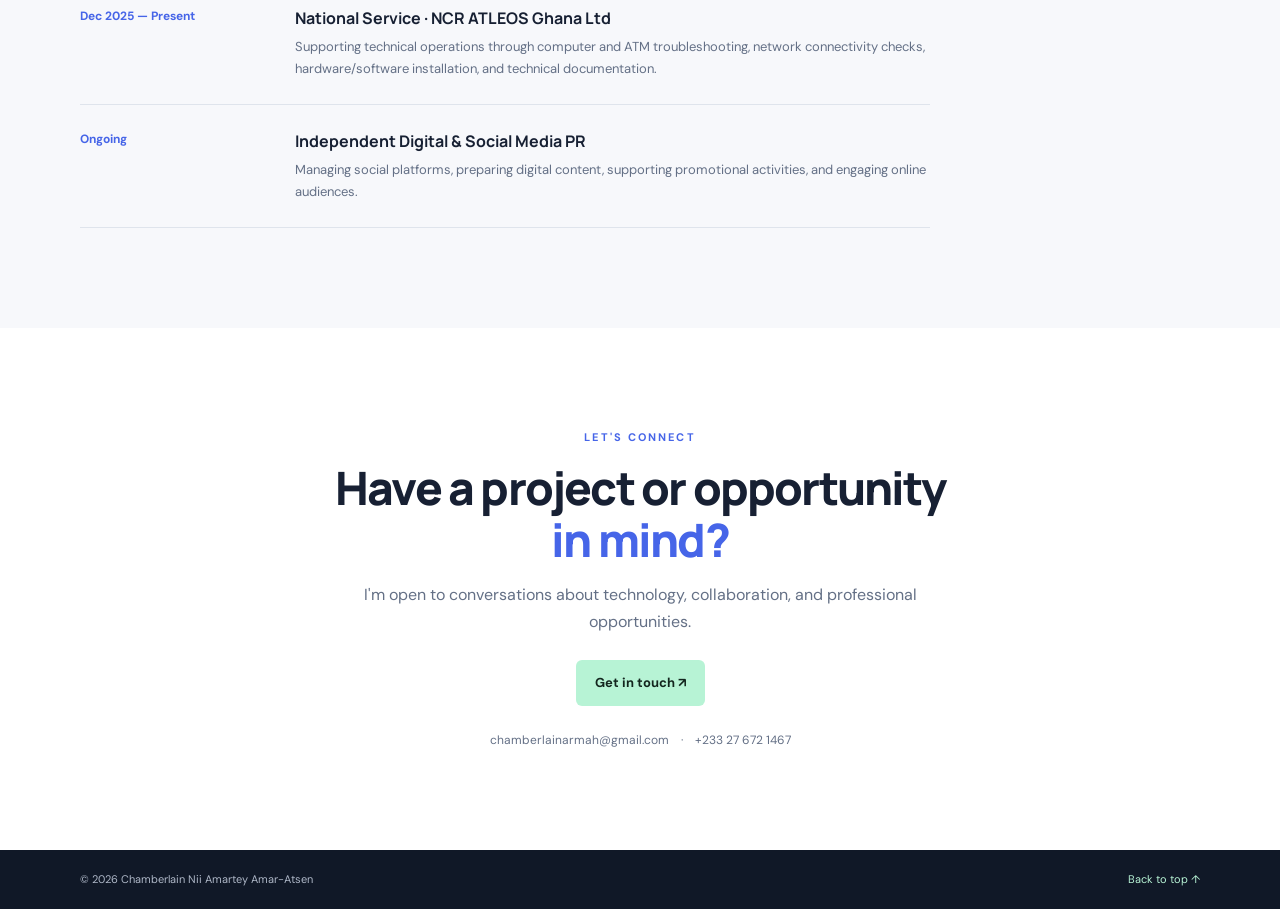
==== commit 7f7b6193: "Remove project screenshots from portfolio" ====
--- a/index.html
+++ b/index.html
@@ -318,17 +318,7 @@
 
         <!-- PROJECT 4: EXPENSE TRACKER -->
         <article class="project-card">
-            <img
-              src="assets/screenshots/expense-tracker 1.png"
-              alt="Screenshot of the Expense Tracker app"
-              class="project-image"
-            />
-
-            <img
-               src="assets/screenshots/expense-tracker.png"
-               alt="Screenshot of the Expense Tracker app"
-               class="project-image"
-            />
+            
           <div class="project-top">
             <span class="project-tag">WEB · FINANCE</span>
             <span class="project-arrow" aria-hidden="true">↗</span>
--- a/style.css
+++ b/style.css
@@ -7,11 +7,3 @@
 @media(max-width:850px){.nav-links{gap:15px}.nav-links a{font-size:12px}.skills-grid,.projects-grid{grid-template-columns:repeat(2,1fr)}}
 @media(max-width:640px){.wrap{width:min(100% - 36px,1120px)}.navbar{min-height:65px}.menu-toggle{display:block;cursor:pointer}.nav-links{display:none;position:absolute;top:65px;left:0;right:0;background:var(--night);padding:14px 24px 22px;flex-direction:column;align-items:flex-start;gap:0;border-top:1px solid #ffffff16}.nav-links.open{display:flex}.nav-links a{display:block;padding:10px 0;font-size:14px}.hero{min-height:570px}.hero-inner{padding:75px 0}.hero h1{letter-spacing:-1.8px}.hero-copy{font-size:15px}.hero-index{bottom:18px}.section{padding-top:72px;padding-bottom:72px}.skills-grid,.projects-grid{grid-template-columns:1fr}.skill-card{min-height:unset}.timeline-item{grid-template-columns:1fr;gap:6px}.footer-inner{flex-direction:column;align-items:flex-start}}
 @media(prefers-reduced-motion:reduce){html{scroll-behavior:auto}*,*::before,*::after{transition:none!important;animation:none!important}}
-.project-image {
-  display: block;
-  width: 100%;
-  height: 220px;
-  object-fit: cover;
-  border-radius: 10px;
-  margin-bottom: 16px;
-}
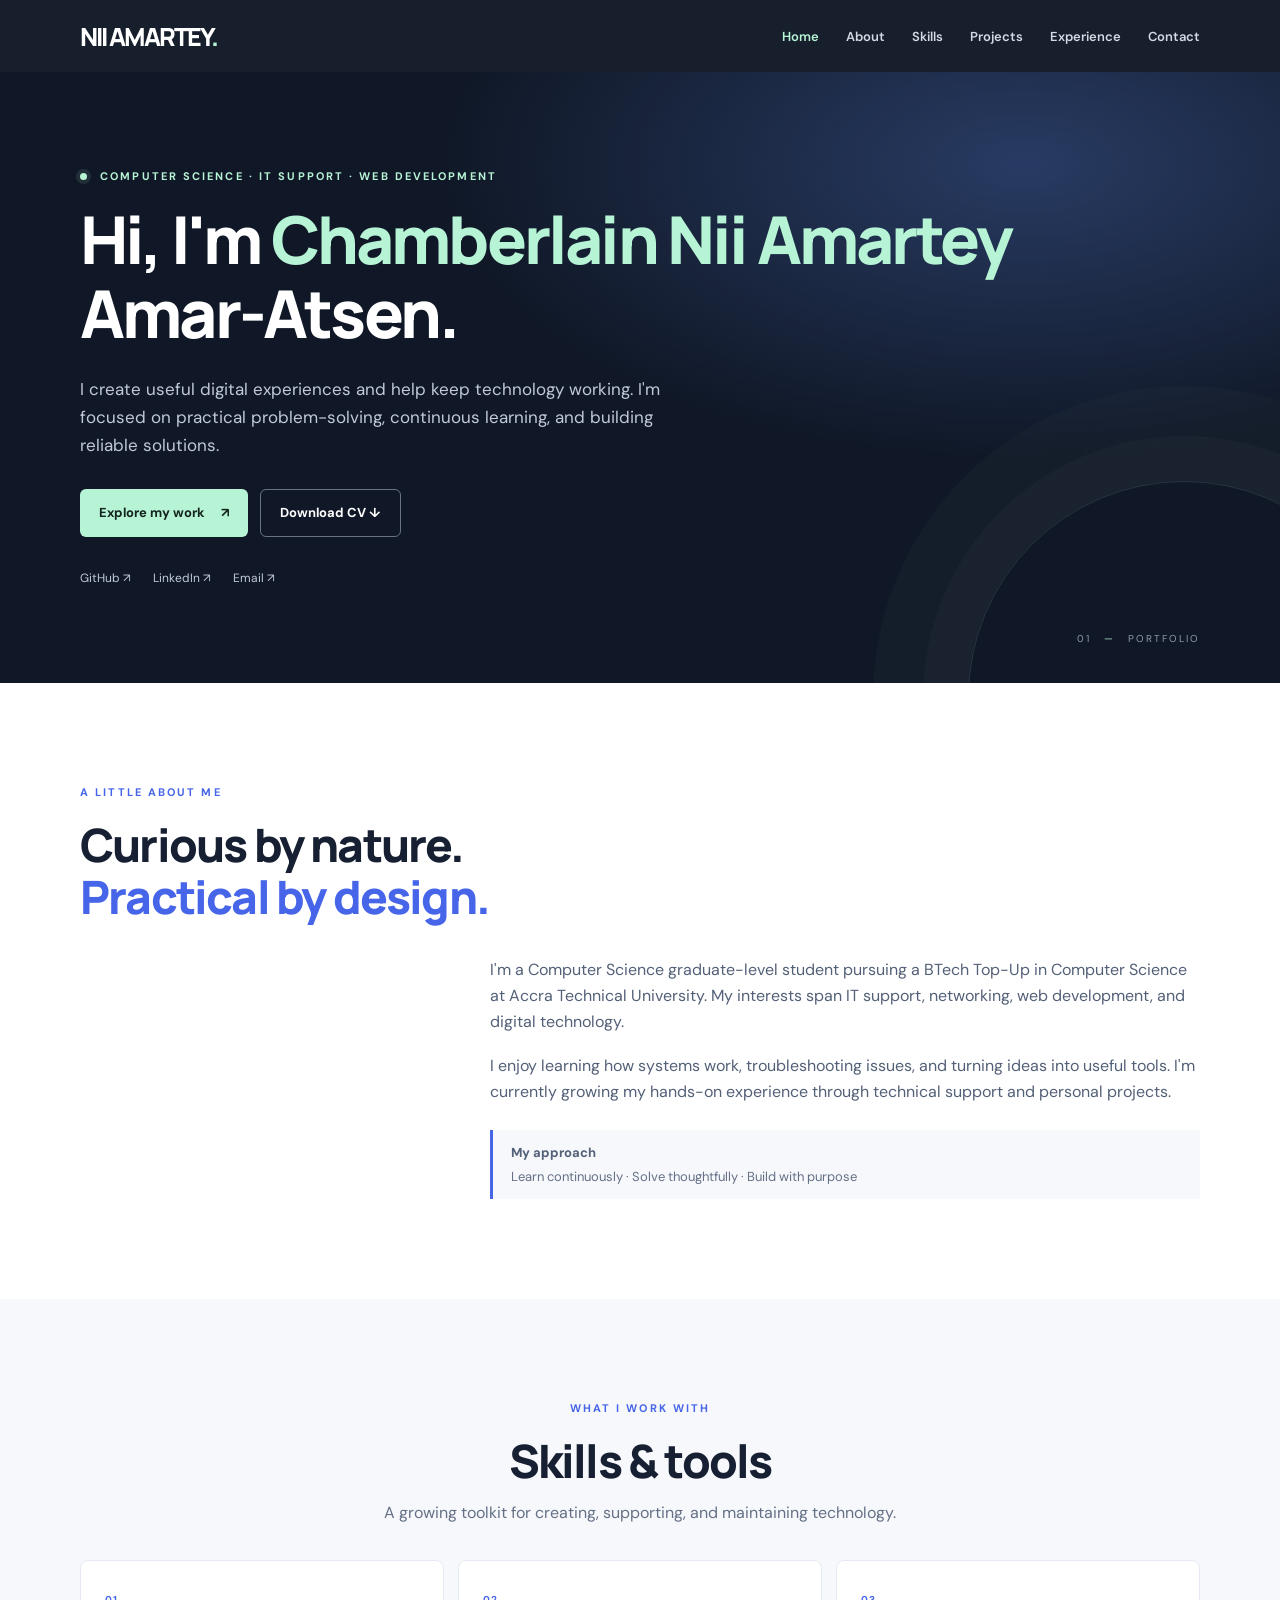
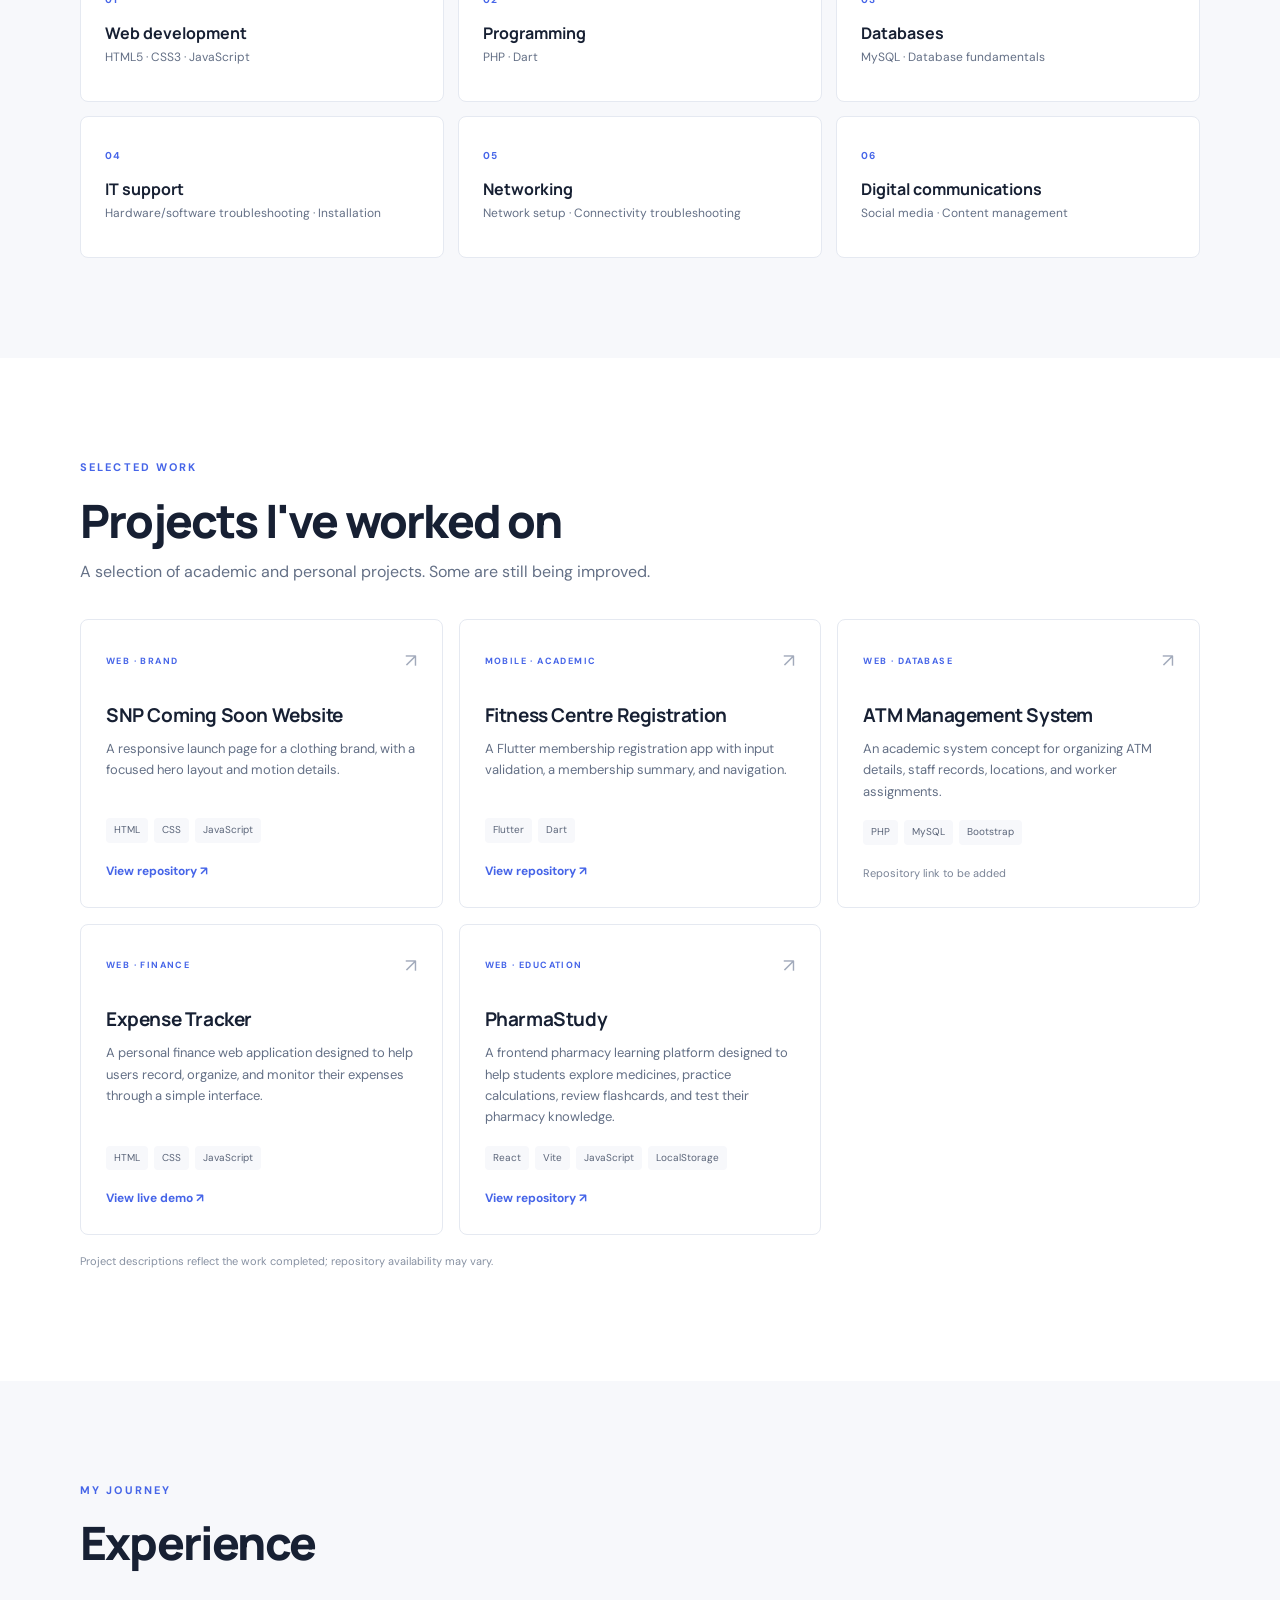
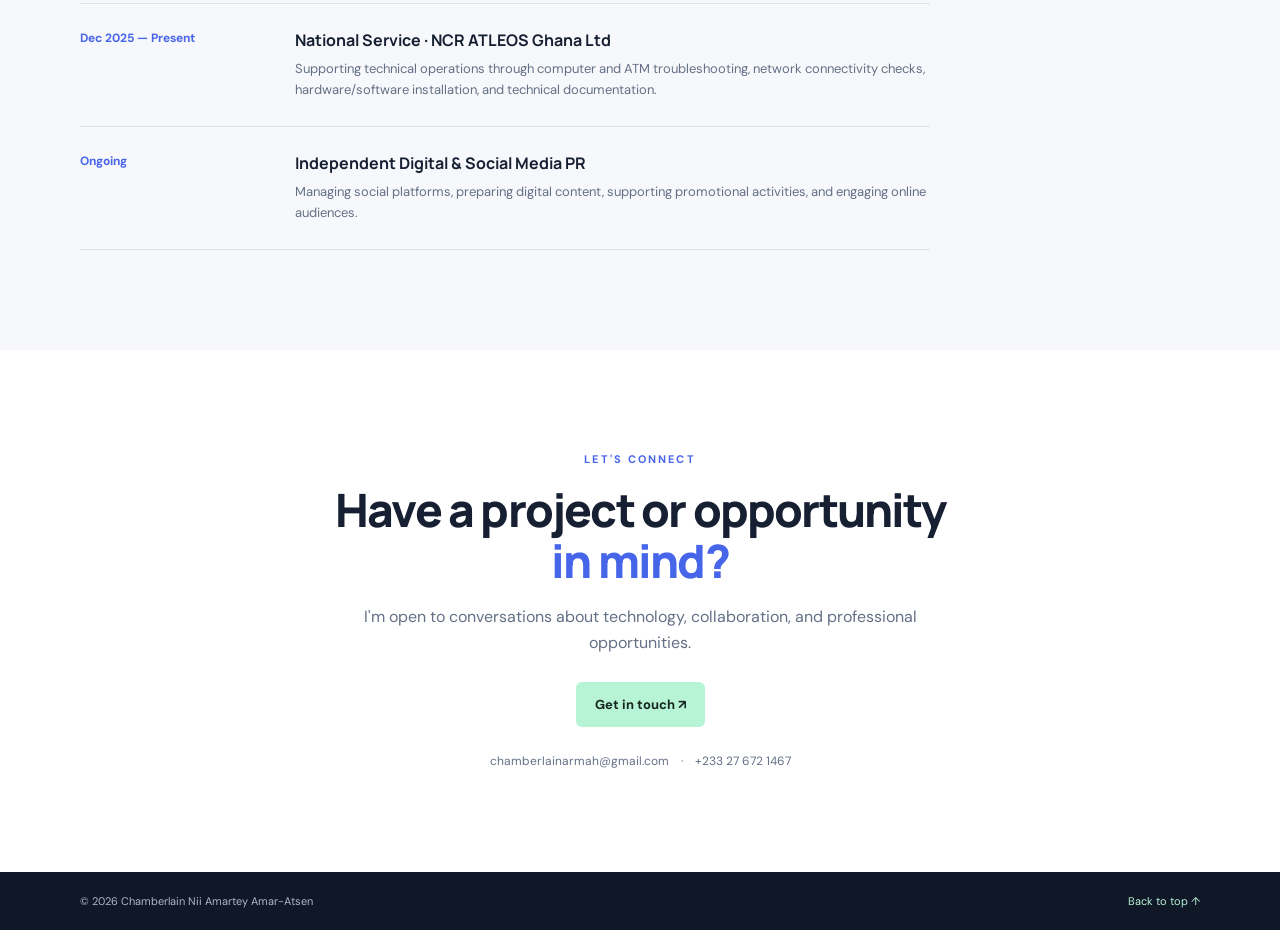
==== commit 5b8becf6: "Update index.html" ====
--- a/index.html
+++ b/index.html
@@ -348,6 +348,40 @@
 
         </article>
 
+                <!-- PROJECT 5: PHARMASTUDY -->
+        <article class="project-card">
+
+          <div class="project-top">
+            <span class="project-tag">WEB · EDUCATION</span>
+            <span class="project-arrow" aria-hidden="true">↗</span>
+          </div>
+
+          <h3>PharmaStudy</h3>
+
+          <p>
+            A frontend pharmacy learning platform designed
+            to help students explore medicines, practice
+            calculations, review flashcards, and test
+            their pharmacy knowledge.
+          </p>
+
+          <div class="tags">
+            <span>React</span>
+            <span>Vite</span>
+            <span>JavaScript</span>
+            <span>LocalStorage</span>
+          </div>
+
+          <a
+            class="text-link"
+            href="https://github.com/nii-amartey/pharmastudy"
+            target="_blank"
+            rel="noopener noreferrer">
+            View repository <span>↗</span>
+          </a>
+
+        </article>
+
       </div>
 
       <p class="project-footnote">
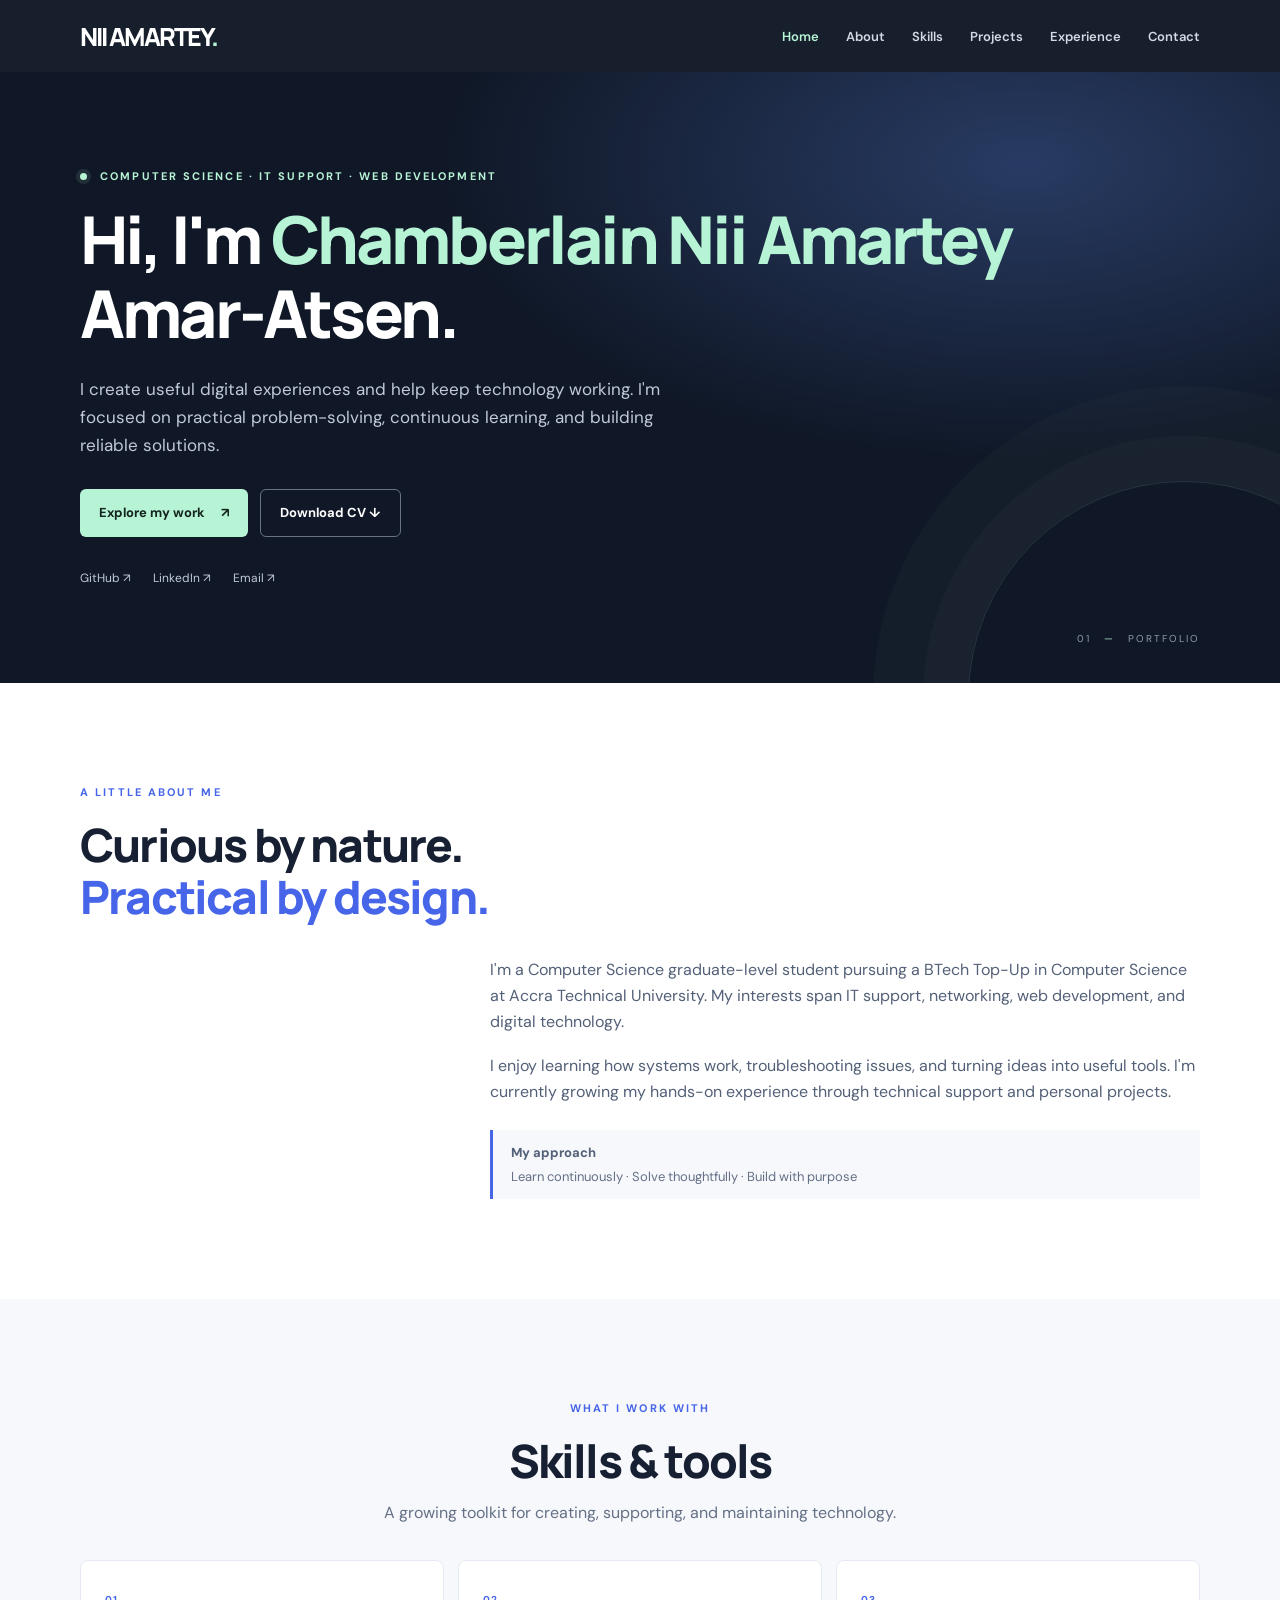
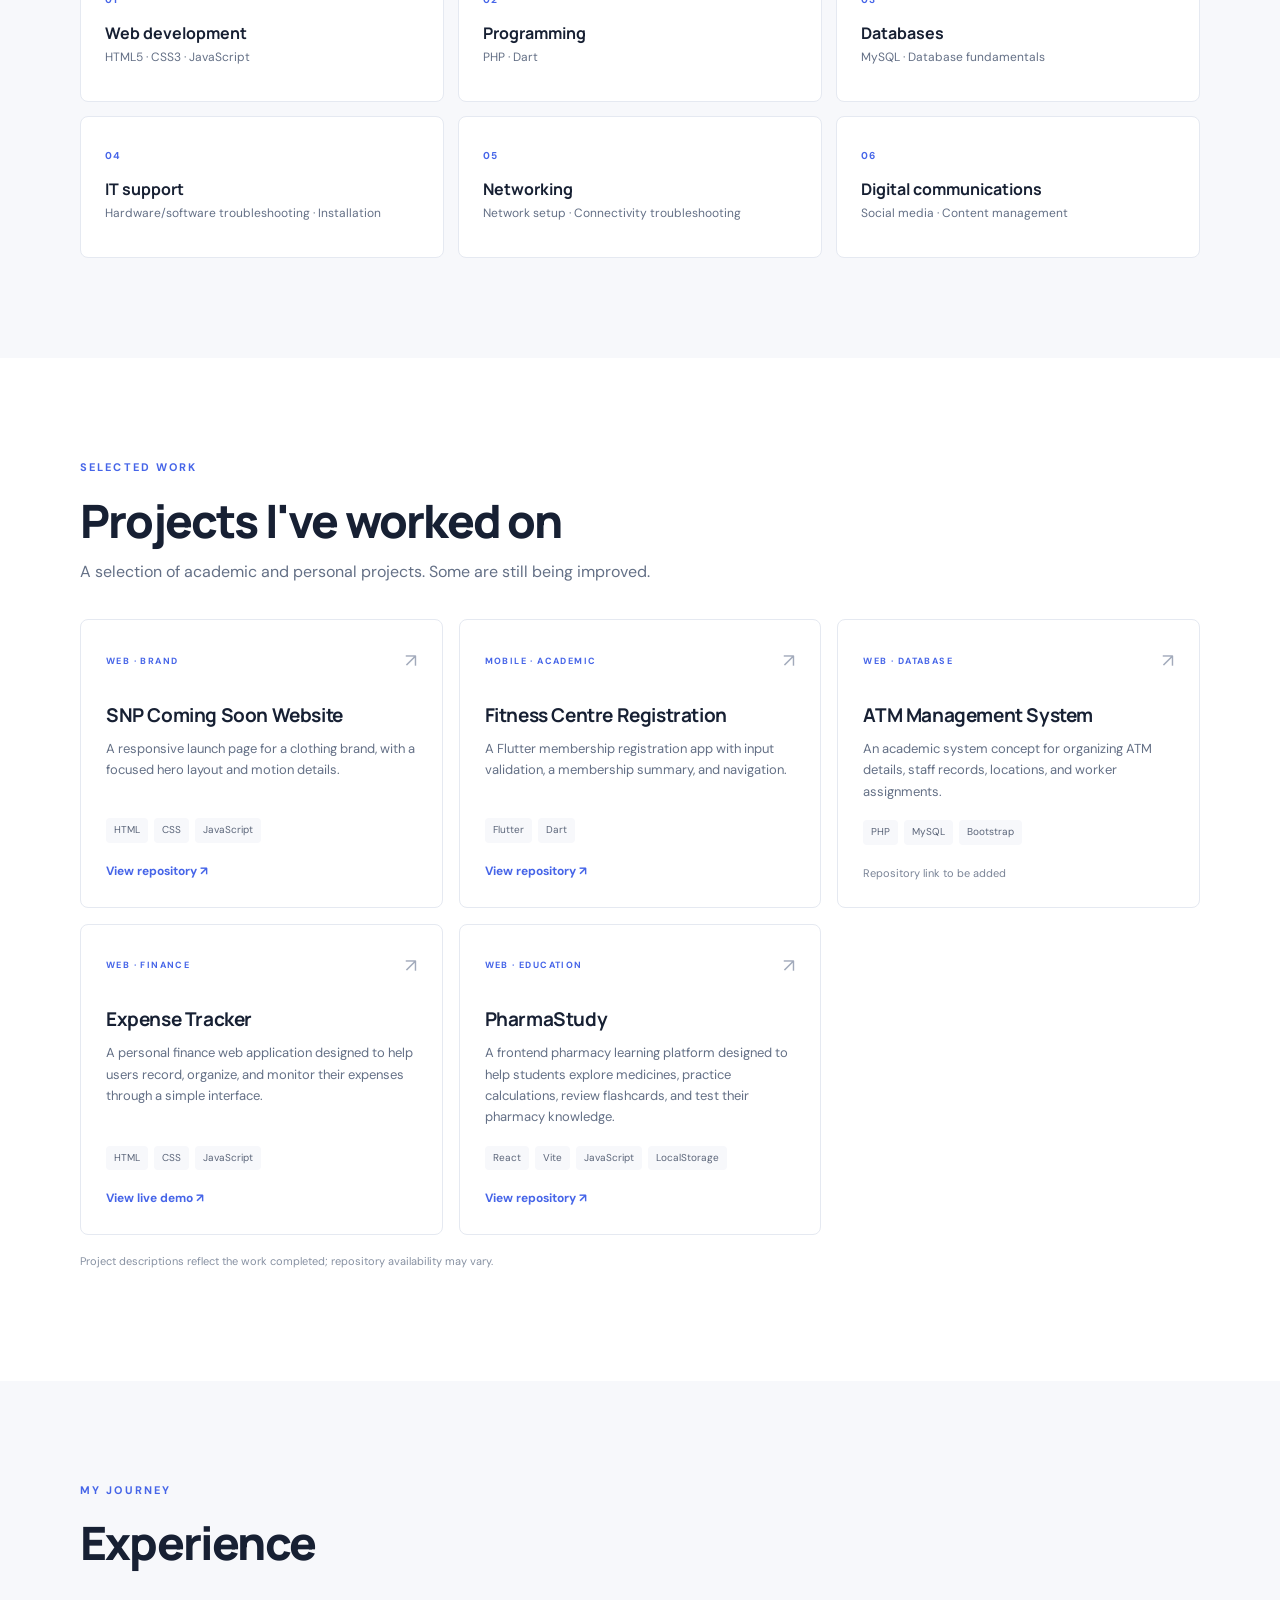
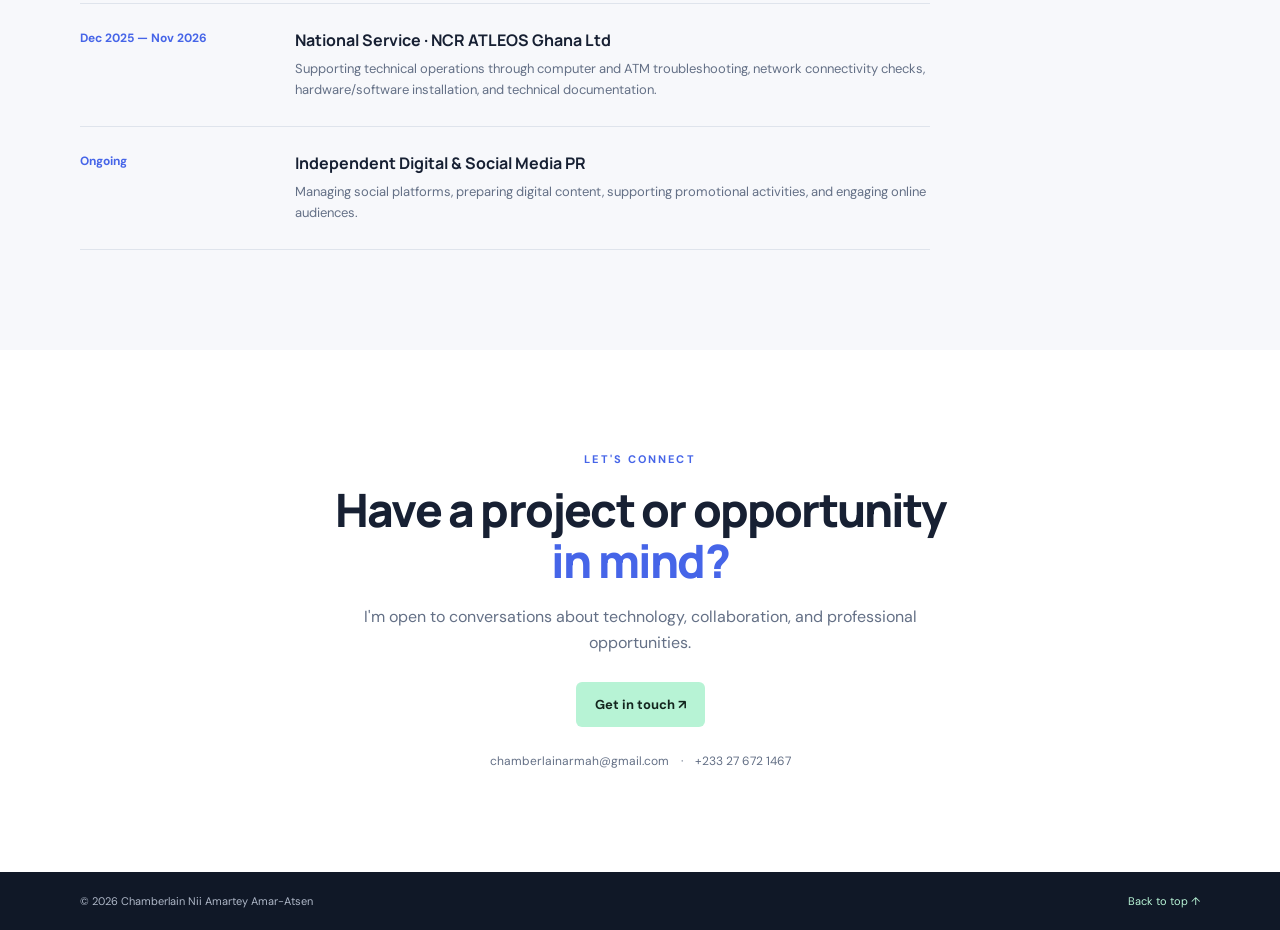
==== commit 4863cacd: "Update index.html" ====
--- a/index.html
+++ b/index.html
@@ -405,7 +405,7 @@
           <article class="timeline-item">
 
             <div class="timeline-date">
-              Dec 2025 — Present
+              Dec 2025 — Nov 2026
             </div>
 
             <div>
